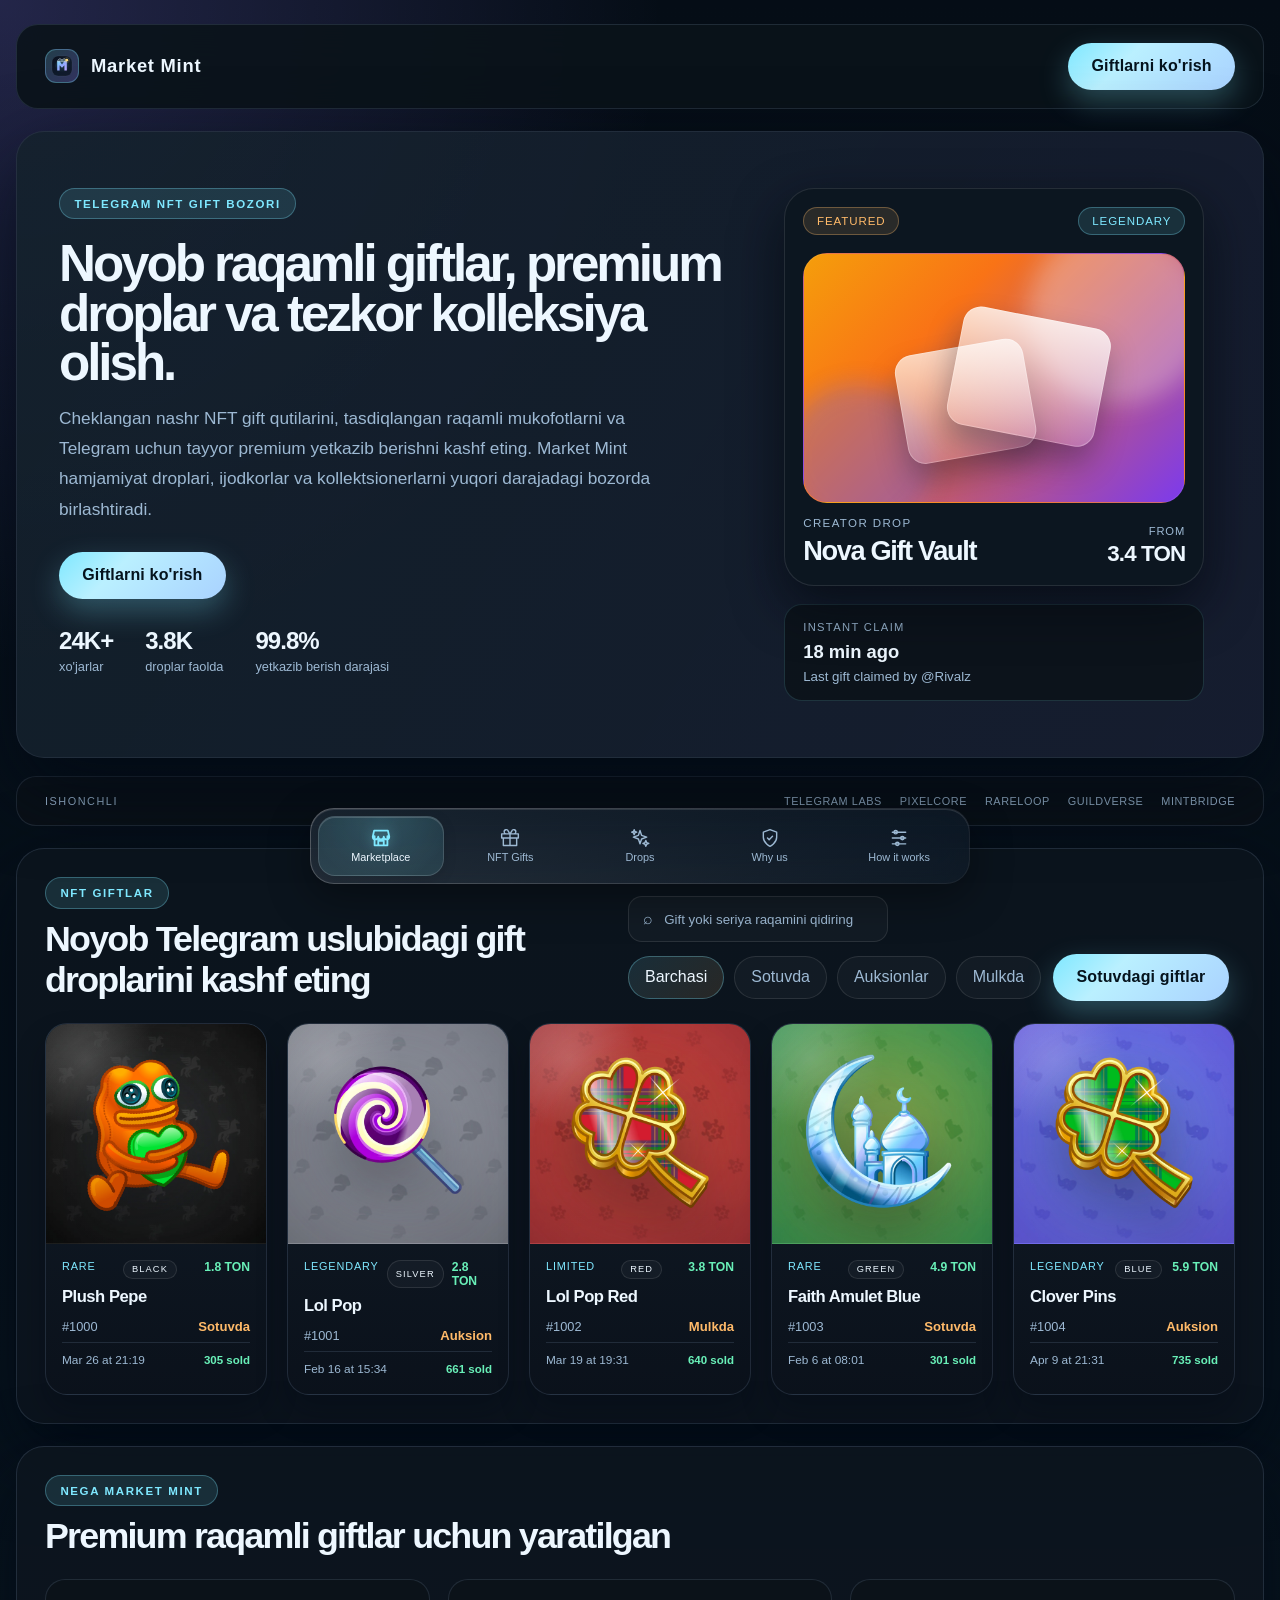
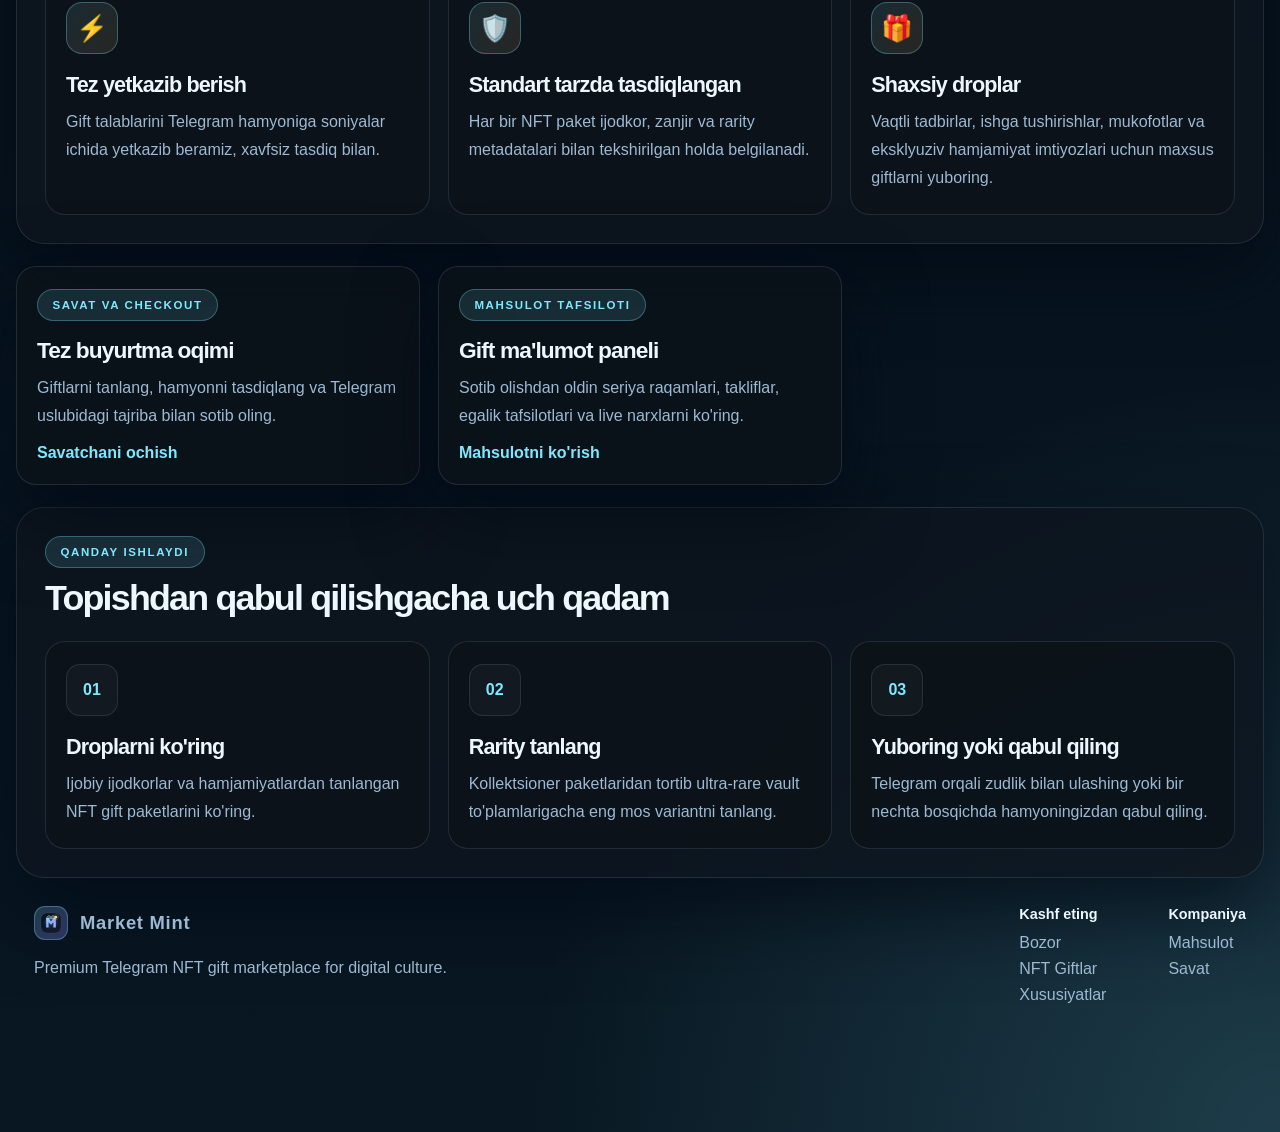
==== index.html @ e6f118f3 "dddd" ====
<!DOCTYPE html>
<html lang="uz">
  <head>
    <meta charset="UTF-8" />
    <meta name="viewport" content="width=device-width, initial-scale=1.0" />
    <title>Market Mint — Premium NFT Gift Marketplace</title>
    <meta
      name="description"
      content="Market Mint is a premium NFT gift marketplace for Telegram communities, digital collectibles, and rare gift drops."
    />
    <link rel="icon" type="image/svg+xml" href="img/logo.svg" />
    <link rel="shortcut icon" href="img/logo.svg" type="image/svg+xml" />
    <link rel="stylesheet" href="css/style.css" />
  </head>
  <body>
    <div class="site-loader" data-site-loader role="status" aria-live="polite">
      <div class="site-loader-mark" aria-hidden="true">
        <span class="site-loader-ring"></span>
        <img src="img/logo.svg" alt="" />
      </div>
      <div class="site-loader-caption">
        <span>Yuklanmoqda</span>
        <span class="site-loader-dots" aria-hidden="true"><span></span><span></span><span></span></span>
      </div>
    </div>
    <div class="page-shell">
      <header class="topbar">
        <div class="brand-wrap">
          <div class="brand-mark">
            <img src="img/logo.svg" alt="Market Mint logo" />
          </div>
          <span class="brand-name">Market Mint</span>
        </div>

        <div class="topbar-actions">
          <a class="button button-primary" href="#nft-gifts">Giftlarni ko'rish</a>
        </div>
      </header>

      <nav class="main-nav" aria-label="Main navigation" style="--active-index: 0">
        <span class="nav-indicator" aria-hidden="true"></span>
        <a href="#marketplace" data-i18n="marketplace" aria-current="location">
          <svg viewBox="0 0 24 24" aria-hidden="true" focusable="false"><path d="M3 10.5 4.5 4h15L21 10.5M5 10v10h14V10M3 10.5a3 3 0 0 0 6 0 3 3 0 0 0 6 0 3 3 0 0 0 6 0M9 20v-5h6v5" /></svg>
          <span class="nav-label">Marketplace</span>
        </a>
        <a href="#nft-gifts" data-i18n="nftGifts">
          <svg viewBox="0 0 24 24" aria-hidden="true" focusable="false"><path d="M20 12v9H4v-9M2 7h20v5H2zM12 7v14M12 7H7.5a2.5 2.5 0 1 1 2.4-3.2C10.6 5.2 12 7 12 7Zm0 0h4.5a2.5 2.5 0 1 0-2.4-3.2C13.4 5.2 12 7 12 7Z" /></svg>
          <span class="nav-label">NFT Gifts</span>
        </a>
        <a href="#catalog" data-i18n="drops">
          <svg viewBox="0 0 24 24" aria-hidden="true" focusable="false"><path d="m12 3 1.9 5.8L20 11l-6.1 2.2L12 19l-1.9-5.8L4 11l6.1-2.2L12 3ZM19 15l1 2.5 2.5 1-2.5 1L19 22l-1-2.5-2.5-1 2.5-1 1-2.5ZM5 2l.8 2.2L8 5l-2.2.8L5 8l-.8-2.2L2 5l2.2-.8L5 2Z" /></svg>
          <span class="nav-label">Drops</span>
        </a>
        <a href="#features" data-i18n="whyUs">
          <svg viewBox="0 0 24 24" aria-hidden="true" focusable="false"><path d="M12 22s8-4 8-11V5l-8-3-8 3v6c0 7 8 11 8 11Z"/><path d="m9 12 2 2 4-4" /></svg>
          <span class="nav-label">Why us</span>
        </a>
        <a href="#how-it-works" data-i18n="howItWorks">
          <svg viewBox="0 0 24 24" aria-hidden="true" focusable="false"><path d="M4 5h16M4 12h16M4 19h16"/><circle cx="8" cy="5" r="2"/><circle cx="16" cy="12" r="2"/><circle cx="10" cy="19" r="2" /></svg>
          <span class="nav-label">How it works</span>
        </a>
      </nav>

      <main>
        <section id="marketplace" class="hero section-shell">
          <div class="hero-copy">
            <span class="eyebrow">Telegram NFT Gift bozori</span>
            <h1 data-i18n="heroTitle">Noyob raqamli giftlar, premium droplar va tezkor kolleksiya olish.</h1>
            <p class="hero-text" data-i18n="heroText">
              Cheklangan nashr NFT gift qutilarini, tasdiqlangan raqamli mukofotlarni va Telegram uchun tayyor premium yetkazib berishni kashf eting.
              Market Mint hamjamiyat droplari, ijodkorlar va kollektsionerlarni yuqori darajadagi bozorda birlashtiradi.
            </p>

            <div class="cta-row">
              <a class="button button-primary" href="#nft-gifts" data-i18n="exploreGifts">Giftlarni ko'rish</a>
            </div>

            <ul class="hero-stats">
              <li>
                <strong>24K+</strong>
                <span>xo'jarlar</span>
              </li>
              <li>
                <strong>3.8K</strong>
                <span>droplar faolda</span>
              </li>
              <li>
                <strong>99.8%</strong>
                <span>yetkazib berish darajasi</span>
              </li>
            </ul>
          </div>

          <div class="hero-showcase" aria-label="Featured gift preview">
            <div class="showcase-card glow-card main-card">
              <div class="card-topline">
                <span class="badge">Featured</span>
                <span class="rarity">Legendary</span>
              </div>

              <div class="showcase-art art-amber">
                <div class="orb orb-one"></div>
                <div class="orb orb-two"></div>
                <div class="gift-frame">
                  <div class="gift-box box-one"></div>
                  <div class="gift-box box-two"></div>
                </div>
              </div>

              <div class="showcase-body">
                <div>
                  <p class="mini-label">Creator drop</p>
                  <h3>Nova Gift Vault</h3>
                </div>
                <div class="price-block">
                  <span>from</span>
                  <strong>3.4 TON</strong>
                </div>
              </div>
            </div>

            <div class="mini-panel small-panel">
              <span class="tiny-label">Instant claim</span>
              <strong>18 min ago</strong>
              <small>Last gift claimed by @Rivalz</small>
            </div>
          </div>
        </section>

        <section class="brand-strip">
          <span>ISHONCHLI</span>
          <div class="brand-list">
            <span>Telegram Labs</span>
            <span>PixelCore</span>
            <span>RareLoop</span>
            <span>GuildVerse</span>
            <span>MintBridge</span>
          </div>
        </section>

        <section id="nft-gifts" class="market-mint-gifts section-shell">
          <div class="market-mint-header">
            <div>
              <span class="eyebrow" data-i18n="nftGifts">NFT Giftlar</span>
              <h2>Noyob Telegram uslubidagi gift droplarini kashf eting</h2>
            </div>

            <div class="gift-toolbar">
              <div class="search-box">
                <span aria-hidden="true">⌕</span>
                <input id="gift-search" type="text" data-i18n-placeholder="searchPlaceholder" placeholder="Gift yoki seriya raqamini qidiring" />
              </div>

              <div class="filter-group" aria-label="Catalog filters">
                <button class="filter-btn active" data-filter="all">Barchasi</button>
                <button class="filter-btn" data-filter="available">Sotuvda</button>
                <button class="filter-btn" data-filter="auction">Auksionlar</button>
                <button class="filter-btn" data-filter="owned">Mulkda</button>
              </div>

              <a class="button button-primary" href="#nft-gifts">Sotuvdagi giftlar</a>
            </div>
          </div>

          <div class="catalog-grid" id="catalog"></div>

        </section>

        <section id="features" class="features section-shell">
          <div class="section-heading left-heading">
            <div>
              <span class="eyebrow">Nega Market Mint</span>
              <h2>Premium raqamli giftlar uchun yaratilgan</h2>
            </div>
          </div>

          <div class="feature-grid">
            <article class="feature-card">
              <div class="icon-wrap">⚡</div>
              <h3>Tez yetkazib berish</h3>
              <p>Gift talablarini Telegram hamyoniga soniyalar ichida yetkazib beramiz, xavfsiz tasdiq bilan.</p>
            </article>

            <article class="feature-card">
              <div class="icon-wrap">🛡️</div>
              <h3>Standart tarzda tasdiqlangan</h3>
              <p>Har bir NFT paket ijodkor, zanjir va rarity metadatalari bilan tekshirilgan holda belgilanadi.</p>
            </article>

            <article class="feature-card">
              <div class="icon-wrap">🎁</div>
              <h3>Shaxsiy droplar</h3>
              <p>Vaqtli tadbirlar, ishga tushirishlar, mukofotlar va eksklyuziv hamjamiyat imtiyozlari uchun maxsus giftlarni yuboring.</p>
            </article>
          </div>
        </section>

        <section class="market-utility-grid">
          <article class="utility-card section-shell">
            <span class="eyebrow">Savat va checkout</span>
            <h3>Tez buyurtma oqimi</h3>
            <p>Giftlarni tanlang, hamyonni tasdiqlang va Telegram uslubidagi tajriba bilan sotib oling.</p>
            <a href="cart.html" class="mini-link">Savatchani ochish</a>
          </article>

          <article class="utility-card section-shell">
            <span class="eyebrow">Mahsulot tafsiloti</span>
            <h3>Gift ma'lumot paneli</h3>
            <p>Sotib olishdan oldin seriya raqamlari, takliflar, egalik tafsilotlari va live narxlarni ko'ring.</p>
            <a href="product.html" class="mini-link">Mahsulotni ko'rish</a>
          </article>

        </section>

        <section id="how-it-works" class="steps section-shell">
          <div class="section-heading left-heading">
            <div>
              <span class="eyebrow">Qanday ishlaydi</span>
              <h2>Topishdan qabul qilishgacha uch qadam</h2>
            </div>
          </div>

          <div class="steps-grid">
            <article class="step-card">
              <span class="step-index">01</span>
              <h3>Droplarni ko'ring</h3>
              <p>Ijobiy ijodkorlar va hamjamiyatlardan tanlangan NFT gift paketlarini ko'ring.</p>
            </article>

            <article class="step-card">
              <span class="step-index">02</span>
              <h3>Rarity tanlang</h3>
              <p>Kollektsioner paketlaridan tortib ultra-rare vault to'plamlarigacha eng mos variantni tanlang.</p>
            </article>

            <article class="step-card">
              <span class="step-index">03</span>
              <h3>Yuboring yoki qabul qiling</h3>
              <p>Telegram orqali zudlik bilan ulashing yoki bir nechta bosqichda hamyoningizdan qabul qiling.</p>
            </article>
          </div>
        </section>

      </main>

      <footer class="site-footer">
        <div class="footer-brand">
          <div class="brand-wrap small-brand">
            <div class="brand-mark">
              <img src="img/logo.svg" alt="Market Mint logo" loading="lazy" decoding="async" />
            </div>
            <span class="brand-name">Market Mint</span>
          </div>
          <p>Premium Telegram NFT gift marketplace for digital culture.</p>
        </div>

        <div class="footer-links">
          <div>
            <h4>Kashf eting</h4>
            <a href="#marketplace">Bozor</a>
            <a href="#nft-gifts">NFT Giftlar</a>
            <a href="#features">Xususiyatlar</a>
          </div>

          <div>
            <h4>Kompaniya</h4>
            <a href="product.html">Mahsulot</a>
            <a href="cart.html">Savat</a>
          </div>
        </div>
      </footer>
    </div>

    <div class="modal-overlay detail-modal" id="gift-detail-modal" aria-hidden="true">
      <div class="modal-card gift-detail-card">
        <button class="close-modal" aria-label="Yopish">×</button>
        <div class="gift-detail-shell">
          <div class="gift-detail-art" id="gift-detail-art">
            <div class="gift-detail-glow"></div>
            <img id="gift-detail-image" src="" alt="Gift preview" />
          </div>

          <div class="gift-detail-copy">
            <span class="eyebrow" id="gift-detail-rarity">Rare</span>
            <h3 id="gift-detail-name">Gift name</h3>
            <div class="detail-meta-grid">
              <div>
                <span class="detail-label">Narx</span>
                <strong id="gift-detail-price">0 TON</strong>
              </div>
              <div>
                <span class="detail-label">Seriya</span>
                <strong id="gift-detail-serial">#0000</strong>
              </div>
              <div>
                <span class="detail-label">Status</span>
                <strong id="gift-detail-status">Sotuvda</strong>
              </div>
              <div>
                <span class="detail-label">Backdrop</span>
                <strong id="gift-detail-backdrop">Black</strong>
              </div>
            </div>

            <p id="gift-detail-description">
              Premium NFT gift to'plami, cheklangan diva zaxira va digital kolleksiya elementlari bilan.
            </p>

            <div class="gift-detail-actions">
              <a id="gift-buy-link" class="button button-primary" href="https://t.me/habibullayev_28" target="_blank" rel="noopener noreferrer">Sotib olish</a>
            </div>
          </div>
        </div>
      </div>
    </div>

    <script src="js/main.js"></script>
    <script src="js/site-loader.js"></script>
  </body>
</html>
---- css/style.css ----
:root {
  color-scheme: dark;
  --bg: #071320;
  --bg-soft: #0d1d2b;
  --panel: rgba(13, 22, 33, 0.9);
  --panel-strong: rgba(17, 28, 40, 0.98);
  --panel-alt: rgba(24, 39, 53, 0.95);
  --line: rgba(174, 207, 255, 0.13);
  --text: #edf7ff;
  --muted: #9db9d3;
  --primary: #7fe8ff;
  --primary-2: #8f7dff;
  --accent: #ffba69;
  --success: #69f0b8;
  --shadow: 0 30px 80px rgba(2, 9, 20, 0.7);
  --page-background: radial-gradient(circle at top left, rgba(143, 125, 255, 0.22), transparent 22%), radial-gradient(circle at bottom right, rgba(127, 232, 255, 0.18), transparent 25%), linear-gradient(180deg, #050d16 0%, #081722 100%);
  --surface-background: rgba(14, 22, 31, 0.85);
  --topbar-background: rgba(11, 19, 26, 0.9);
  --card-background: linear-gradient(180deg, rgba(18, 29, 40, 0.96), rgba(11, 18, 27, 0.96));
  --inset-background: rgba(11, 19, 25, 0.82);
  --raised-background: rgba(13, 22, 33, 0.96);
  --control-background: rgba(255, 255, 255, 0.03);
  --control-border: rgba(255, 255, 255, 0.1);
  --glass-background: linear-gradient(rgba(7, 19, 32, 0.78), rgba(7, 19, 32, 0.62));
  --glass-border: rgba(255, 255, 255, 0.24);
  --nav-highlight: rgba(127, 232, 255, 0.12);
  --hero-overlay: linear-gradient(120deg, rgba(127, 232, 255, 0.05), rgba(143, 125, 255, 0.08));
  --brand-mark-background: linear-gradient(135deg, rgba(127, 232, 255, 0.2), rgba(143, 125, 255, 0.3));
  --primary-soft: rgba(127, 232, 255, 0.12);
  --primary-border: rgba(127, 232, 255, 0.3);
  --primary-glow: rgba(127, 232, 255, 0.28);
  --accent-soft: rgba(255, 186, 105, 0.12);
  --button-start: #7fe8ff;
  --button-middle: #baf0ff;
  --button-end: #a9d2ff;
  --button-text: #05131d;
  --button-shadow: 0 12px 30px rgba(127, 232, 255, 0.28);
  --product-visual-background: radial-gradient(circle at top, rgba(143, 125, 255, 0.28), transparent 36%), #0c1724;
  --product-box-background: linear-gradient(135deg, #7fe8ff, #8f7dff);
  --product-box-shadow: 0 25px 60px rgba(127, 232, 255, 0.22);
  --nav-shadow: 0 14px 42px rgba(0, 0, 0, 0.36), inset 0 1px rgba(255, 255, 255, 0.12);
  --radius-xl: 28px;
  --radius-lg: 22px;
  --radius-md: 16px;
}

* {
  box-sizing: border-box;
}

html {
  font-size: clamp(14px, calc(12.4px + 0.5vw), 16px);
  scroll-behavior: smooth;
  scroll-padding-top: 110px;
}

body {
  margin: 0;
  min-height: 100vh;
  font-family: Inter, "Segoe UI", sans-serif;
  background: var(--page-background);
  color: var(--text);
}

.site-loader {
  position: fixed;
  inset: 0;
  z-index: 1000;
  display: grid;
  align-content: center;
  justify-items: center;
  gap: 16px;
  background: var(--page-background);
  color: var(--text);
  transition: opacity 0.28s ease, visibility 0s linear 0.28s;
}

.site-loader.is-hidden {
  opacity: 0;
  visibility: hidden;
  pointer-events: none;
}

.site-loader-mark {
  position: relative;
  display: grid;
  width: 72px;
  aspect-ratio: 1;
  place-items: center;
}

.site-loader-ring {
  position: absolute;
  inset: 0;
  border: 2px solid var(--line);
  border-top-color: var(--primary);
  border-right-color: var(--accent);
  border-radius: 50%;
  animation: site-loader-spin 0.9s linear infinite;
}

.site-loader-mark img {
  width: 34px;
  height: 34px;
}

.site-loader-caption {
  display: flex;
  align-items: center;
  gap: 5px;
  color: var(--muted);
  font-size: 0.85rem;
  font-weight: 600;
}

.site-loader-dots {
  display: inline-flex;
  align-items: center;
  gap: 3px;
}

.site-loader-dots span {
  width: 3px;
  height: 3px;
  border-radius: 50%;
  background: var(--primary);
  animation: site-loader-pulse 1s ease-in-out infinite;
}

.site-loader-dots span:nth-child(2) {
  animation-delay: 0.15s;
}

.site-loader-dots span:nth-child(3) {
  animation-delay: 0.3s;
}

@keyframes site-loader-spin {
  to { transform: rotate(1turn); }
}

@keyframes site-loader-pulse {
  0%, 80%, 100% { opacity: 0.25; transform: scale(0.8); }
  40% { opacity: 1; transform: scale(1); }
}

body.modal-open {
  position: fixed;
  top: var(--modal-scroll-top);
  right: 0;
  left: 0;
  width: 100%;
  overflow: hidden;
  padding-right: var(--modal-scrollbar-width, 0px);
}

img {
  max-width: 100%;
  display: block;
}

a {
  color: inherit;
  text-decoration: none;
}

button {
  font: inherit;
}

.page-shell {
  width: min(1380px, calc(100% - 32px));
  margin: 24px auto 48px;
}

section[id],
.section-shell {
  scroll-margin-top: 110px;
}

.section-shell {
  background: var(--surface-background);
  border: 1px solid var(--line);
  border-radius: var(--radius-xl);
  box-shadow: var(--shadow);
}

.topbar {
  display: flex;
  align-items: center;
  justify-content: space-between;
  gap: 20px;
  padding: 18px 28px;
  background: var(--topbar-background);
  border: 1px solid var(--line);
  border-radius: 22px;
  backdrop-filter: blur(18px);
}

.brand-wrap {
  display: inline-flex;
  align-items: center;
  gap: 12px;
}

.brand-mark {
  width: 34px;
  height: 34px;
  border-radius: 11px;
  display: grid;
  place-items: center;
  background: var(--brand-mark-background);
  border: 1px solid var(--primary-border);
}

.brand-mark img {
  width: 22px;
  height: 22px;
}

.brand-name {
  font-size: 1.15rem;
  font-weight: 800;
  letter-spacing: 0.04em;
}

.main-nav {
  --active-index: 0;
  --indicator-index: var(--active-index);
  position: fixed;
  z-index: 20;
  left: 50%;
  bottom: calc(16px + env(safe-area-inset-bottom));
  display: grid;
  grid-template-columns: repeat(5, minmax(0, 1fr));
  gap: 4px;
  width: min(660px, calc(100vw - 24px));
  padding: 7px;
  border: 1px solid transparent;
  border-radius: 24px;
  background:
    var(--glass-background) padding-box,
    linear-gradient(135deg, rgba(255, 255, 255, 0.32), rgba(255, 255, 255, 0.08)) border-box;
  box-shadow: var(--nav-shadow);
  backdrop-filter: blur(20px) saturate(1.35);
  -webkit-backdrop-filter: blur(20px) saturate(1.35);
  transform: translateX(-50%);
  isolation: isolate;
}

.main-nav a {
  position: relative;
  z-index: 1;
  display: flex;
  min-width: 0;
  flex-direction: column;
  align-items: center;
  justify-content: center;
  gap: 3px;
  min-height: 60px;
  padding: 5px 4px;
  border-radius: 17px;
  color: var(--muted);
  font-size: 0.68rem;
  line-height: 1.15;
  text-align: center;
  transition: color 0.2s ease;
}

.nav-indicator {
  position: absolute;
  z-index: 0;
  top: 7px;
  bottom: 7px;
  left: 7px;
  width: calc((100% - 30px) / 5);
  border: 1px solid rgba(255, 255, 255, 0.14);
  border-radius: 17px;
  background: radial-gradient(ellipse at 50% 0%, var(--primary-soft), transparent 80%), var(--nav-highlight);
  box-shadow: inset 0 1px rgba(255, 255, 255, 0.16), 0 3px 14px rgba(0, 0, 0, 0.12);
  transform: translateX(calc(var(--indicator-index) * (100% + 4px)));
  transition: transform 0.48s cubic-bezier(0.22, 1, 0.36, 1), border-radius 0.32s ease, filter 0.32s ease;
  pointer-events: none;
}

.main-nav a:hover,
.main-nav a:focus-visible {
  color: var(--text);
}

.main-nav a:focus-visible {
  outline: 2px solid var(--primary);
  outline-offset: 2px;
}

.main-nav a svg {
  width: 20px;
  height: 20px;
  flex: 0 0 auto;
  fill: none;
  stroke: currentColor;
  stroke-width: 1.7;
  stroke-linecap: round;
  stroke-linejoin: round;
  transition: transform 0.32s cubic-bezier(0.22, 1, 0.36, 1), stroke 0.2s ease, filter 0.2s ease;
}

.main-nav a[aria-current="location"] {
  color: var(--text);
}

.main-nav a[aria-current="location"] svg {
  stroke: var(--primary);
  stroke-width: 2;
  filter: drop-shadow(0 0 6px rgba(127, 232, 255, 0.38));
  transform: scale(1.1);
}

.main-nav a:hover svg,
.main-nav a:focus-visible svg,
.main-nav a:active svg {
  transform: scale(1.12);
}

.main-nav.nav-hovering .nav-indicator {
  border-radius: 20px 14px 18px 15px;
  filter: brightness(1.18);
}

body:has(.main-nav) .page-shell {
  margin-bottom: 112px;
}

.topbar-actions {
  display: flex;
  align-items: center;
  gap: 12px;
}

@keyframes button-shine {
  0% {
    opacity: 0;
    transform: translateX(-150%) skewX(-18deg);
  }
  18% {
    opacity: 0.8;
  }
  100% {
    opacity: 0;
    transform: translateX(150%) skewX(-18deg);
  }
}

.button,
.filter-btn,
.view-all-btn,
.wallet-option,
.lang-toggle,
.close-modal {
  position: relative;
  overflow: hidden;
  isolation: isolate;
  transition: transform 0.2s ease, box-shadow 0.2s ease, border-color 0.2s ease, background 0.25s ease;
}

.button::before,
.filter-btn::before,
.view-all-btn::before,
.wallet-option::before,
.lang-toggle::before,
.close-modal::before {
  content: "";
  position: absolute;
  inset: -18% -20% -18% -20%;
  background: linear-gradient(120deg, transparent 18%, rgba(255,255,255,0.18) 42%, rgba(255,255,255,0.7) 48%, rgba(255,255,255,0.14) 54%, transparent 72%);
  transform: translateX(-150%) skewX(-18deg);
  opacity: 0;
  pointer-events: none;
  z-index: 0;
}

.button:hover,
.filter-btn:hover,
.view-all-btn:hover,
.wallet-option:hover,
.lang-toggle:hover,
.close-modal:hover {
  transform: translateY(-1px);
}

.button:hover::before,
.filter-btn:hover::before,
.view-all-btn:hover::before,
.wallet-option:hover::before,
.lang-toggle:hover::before,
.close-modal:hover::before {
  animation: button-shine 2s cubic-bezier(0.18, 0.8, 0.2, 1) 1;
}

.button {
  border: none;
  border-radius: 999px;
  padding: 0.9rem 1.45rem;
  font-weight: 700;
  letter-spacing: 0.01em;
  cursor: pointer;
}

.button-primary {
  color: var(--button-text);
  background: linear-gradient(135deg, var(--button-start) 0%, var(--button-middle) 35%, var(--button-end) 100%);
  box-shadow: var(--button-shadow);
}

.button-secondary,
.button-ghost {
  background: var(--control-background);
  border: 1px solid var(--control-border);
  color: var(--text);
}

.hero {
  display: grid;
  grid-template-columns: 1.2fr 0.8fr;
  gap: 28px;
  padding: 56px 42px;
  margin-top: 22px;
  position: relative;
  overflow: hidden;
}

.hero::before {
  content: "";
  position: absolute;
  inset: 0;
  background: var(--hero-overlay);
  pointer-events: none;
}

.hero-copy,
.hero-showcase {
  position: relative;
  z-index: 1;
}

.eyebrow {
  display: inline-flex;
  align-items: center;
  padding: 0.55rem 0.9rem;
  border-radius: 999px;
  font-size: 0.72rem;
  font-weight: 700;
  letter-spacing: 0.14em;
  text-transform: uppercase;
  background: var(--primary-soft);
  border: 1px solid var(--primary-border);
  color: var(--primary);
}

.hero h1 {
  margin: 20px 0 16px;
  font-size: clamp(2.8rem, 4vw, 5rem);
  line-height: 0.96;
  letter-spacing: -0.06em;
  max-width: 680px;
}

.hero-text {
  margin: 0;
  max-width: 640px;
  color: var(--muted);
  font-size: 1.08rem;
  line-height: 1.75;
}

.cta-row {
  display: flex;
  align-items: center;
  gap: 14px;
  margin-top: 28px;
}

.hero-stats {
  list-style: none;
  padding: 0;
  margin: 28px 0 0;
  display: flex;
  gap: 32px;
  flex-wrap: wrap;
}

.hero-stats li {
  display: flex;
  flex-direction: column;
  gap: 4px;
}

.hero-stats strong {
  font-size: 1.5rem;
  letter-spacing: -0.04em;
}

.hero-stats span {
  color: var(--muted);
  font-size: 0.8rem;
}

.hero-showcase {
  display: flex;
  flex-direction: column;
  justify-content: center;
  align-items: center;
  gap: 18px;
}

.glow-card {
  position: relative;
  width: min(100%, 420px);
  background: var(--raised-background);
  border: 1px solid rgba(255, 255, 255, 0.1);
  border-radius: 30px;
  padding: 18px;
  box-shadow: 0 20px 50px rgba(4, 10, 18, 0.75);
}

.card-topline,
.showcase-body {
  display: flex;
  align-items: center;
  justify-content: space-between;
  gap: 10px;
}

.badge,
.rarity {
  display: inline-flex;
  align-items: center;
  justify-content: center;
  border-radius: 999px;
  padding: 0.45rem 0.8rem;
  font-size: 0.72rem;
  letter-spacing: 0.08em;
  text-transform: uppercase;
}

.badge {
  background: var(--accent-soft);
  border: 1px solid color-mix(in srgb, var(--accent) 32%, transparent);
  color: var(--accent);
}

.rarity {
  background: var(--primary-soft);
  border: 1px solid var(--primary-border);
  color: var(--primary);
}

.showcase-art {
  position: relative;
  min-height: 250px;
  margin: 18px 0 14px;
  border-radius: 24px;
  overflow: hidden;
  border: 1px solid rgba(255, 255, 255, 0.08);
}

.art-amber {
  background: linear-gradient(135deg, #f59e0b 0%, #f97316 32%, #7c3aed 100%);
}

.orb {
  position: absolute;
  border-radius: 50%;
  filter: blur(12px);
  opacity: 0.95;
}

.orb-one {
  width: 180px;
  height: 180px;
  background: rgba(255, 255, 255, 0.3);
  top: -30px;
  right: -24px;
}

.orb-two {
  width: 150px;
  height: 150px;
  background: rgba(99, 102, 241, 0.35);
  bottom: -32px;
  left: -20px;
}

.gift-frame {
  position: absolute;
  inset: 0;
  display: grid;
  place-items: center;
}

.gift-box {
  position: absolute;
  border-radius: 18px;
  box-shadow: inset 0 0 0 1px rgba(255,255,255,0.24), 0 18px 30px rgba(15, 23, 42, 0.35);
}

.box-one {
  width: 130px;
  height: 110px;
  background: linear-gradient(180deg, rgba(255,255,255,0.7), rgba(255,255,255,0.18));
  transform: rotate(-10deg) translate(-32px, 18px);
}

.box-two {
  width: 150px;
  height: 120px;
  background: linear-gradient(180deg, rgba(255,255,255,0.8), rgba(255,255,255,0.2));
  transform: rotate(11deg) translate(34px, -8px);
}

.showcase-body {
  align-items: end;
}

.mini-label {
  margin: 0 0 6px;
  color: var(--muted);
  font-size: 0.72rem;
  text-transform: uppercase;
  letter-spacing: 0.12em;
}

.showcase-body h3 {
  margin: 0;
  font-size: 1.7rem;
  letter-spacing: -0.05em;
}

.price-block {
  text-align: right;
}

.price-block span {
  display: block;
  color: var(--muted);
  font-size: 0.7rem;
  letter-spacing: 0.08em;
  text-transform: uppercase;
}

.price-block strong {
  display: block;
  margin-top: 4px;
  font-size: 1.4rem;
  letter-spacing: -0.04em;
}

.mini-panel {
  display: flex;
  flex-direction: column;
  align-items: flex-start;
  width: min(100%, 420px);
  padding: 16px 18px;
  background: var(--inset-background);
  border: 1px solid rgba(127, 232, 255, 0.15);
  border-radius: 18px;
}

.tiny-label {
  font-size: 0.7rem;
  color: var(--muted);
  text-transform: uppercase;
  letter-spacing: 0.12em;
}

.mini-panel strong {
  margin-top: 8px;
  font-size: 1.15rem;
}

.mini-panel small {
  margin-top: 6px;
  color: var(--muted);
}

.brand-strip {
  display: flex;
  align-items: center;
  justify-content: space-between;
  gap: 25px;
  padding: 18px 28px;
  margin-top: 18px;
  border-radius: 20px;
  background: var(--inset-background);
  border: 1px solid var(--line);
  color: var(--muted);
  text-transform: uppercase;
  letter-spacing: 0.14em;
  font-size: 0.68rem;
}

.brand-list {
  display: flex;
  flex-wrap: wrap;
  justify-content: flex-end;
  gap: 18px;
  color: var(--muted);
  letter-spacing: 0.05em;
}

.catalog-section {
  padding: 28px 28px 18px;
  margin-top: 22px;
}

.section-heading {
  display: flex;
  align-items: end;
  justify-content: space-between;
  gap: 18px;
  margin-bottom: 22px;
}

.left-heading {
  justify-content: flex-start;
}

.section-heading h2 {
  margin: 10px 0 0;
  font-size: clamp(2rem, 2.8vw, 3rem);
  letter-spacing: -0.05em;
}

.filter-group {
  display: flex;
  align-items: center;
  gap: 10px;
  flex-wrap: wrap;
}

.filter-btn {
  padding: 0.7rem 1rem;
  border-radius: 999px;
  border: 1px solid var(--control-border);
  background: var(--control-background);
  color: var(--muted);
  cursor: pointer;
  transition: all 0.2s ease;
}

.filter-btn.active {
  background: linear-gradient(135deg, var(--primary-soft), var(--accent-soft));
  border-color: var(--primary-border);
  color: var(--text);
}

.catalog-grid {
  display: grid;
  grid-template-columns: repeat(5, minmax(190px, 1fr));
  gap: 20px;
}

.card {
  background: var(--card-background);
  border: 1px solid var(--line);
  border-radius: 22px;
  overflow: hidden;
  box-shadow: 0 18px 30px rgba(2, 8, 16, 0.3);
  transition: transform 0.2s ease, border-color 0.2s ease;
}

.card:hover {
  transform: translateY(-4px);
  border-color: var(--primary-border);
}

.gift-card {
  position: relative;
  background: var(--card-background);
  cursor: pointer;
  transition: transform 0.35s ease, box-shadow 0.35s ease, border-color 0.35s ease;
}

.gift-card:hover {
  transform: translateY(-6px);
  box-shadow: 0 26px 40px rgba(2, 8, 16, 0.42);
  border-color: var(--primary-border);
}

.gift-art-panel {
  position: relative;
  height: 220px;
  display: grid;
  place-items: center;
  overflow: hidden;
  border-bottom: 1px solid rgba(255,255,255,0.06);
  background-color: #2f2f59;
  background-size: cover;
  background-position: center;
  transition: transform 0.35s ease, box-shadow 0.35s ease, filter 0.5s ease;
}

.gift-art-panel::before {
  content: "";
  position: absolute;
  inset: -20% -10% auto -10%;
  height: 130%;
  background: linear-gradient(180deg, rgba(168, 220, 255, 0.2), rgba(138, 174, 255, 0.08), rgba(255,255,255,0));
  filter: blur(22px);
  opacity: 0;
  transform: translateY(18px) scale(0.92);
  pointer-events: none;
}

.gift-art-panel::after {
  content: "";
  position: absolute;
  inset: 0;
  background: linear-gradient(120deg, transparent 20%, rgba(255,255,255,0.18) 42%, rgba(255,255,255,0.62) 48%, rgba(255,255,255,0.12) 54%, transparent 70%);
  transform: translateX(-120%) skewX(-18deg);
  opacity: 0;
  pointer-events: none;
}

@keyframes gift-shine {
  0% {
    opacity: 0;
    transform: translateX(-150%) skewX(-18deg);
  }
  18% {
    opacity: 0.9;
  }
  100% {
    opacity: 0;
    transform: translateX(150%) skewX(-18deg);
  }
}

.gift-art-pattern {
  position: absolute;
  inset: 0;
  background:
    linear-gradient(135deg, rgba(255,255,255,0.10), transparent 26%),
    radial-gradient(circle at 18% 16%, rgba(255,255,255,0.18), transparent 28%),
    linear-gradient(180deg, rgba(0,0,0,0.05), rgba(0,0,0,0.12));
  pointer-events: none;
}

.gift-art-panel .gift-art-pattern {
  transition: transform 0.7s ease, opacity 0.5s ease;
}

.gift-card-image {
  position: relative;
  z-index: 1;
  width: 72%;
  height: 72%;
  object-fit: contain;
  transform-origin: center;
  filter: drop-shadow(0 28px 30px rgba(2, 5, 12, 0.32));
  transition: transform 0.8s cubic-bezier(0.18, 0.8, 0.25, 1), filter 0.45s ease, opacity 0.45s ease;
}

.gift-art-panel:hover {
  filter: brightness(1.08) saturate(1.2);
  box-shadow: inset 0 0 30px rgba(127, 232, 255, 0.14), 0 24px 40px rgba(65, 120, 255, 0.12);
}

.gift-art-panel:hover::before {
  opacity: 1;
  transform: translateY(0) scale(1);
}

.gift-art-panel:hover::after {
  animation: gift-shine 1.6s cubic-bezier(0.18, 0.8, 0.2, 1) 1;
}

.gift-art-panel:hover .gift-art-pattern {
  transform: scale(1.08);
  opacity: 0.9;
}

.gift-art-panel:hover .gift-card-image {
  transform: scale(1.18) rotate(-2deg) translateY(-8px);
  filter: drop-shadow(0 38px 42px rgba(8, 15, 28, 0.5)) saturate(1.15);
}

.art {
  position: relative;
  height: 200px;
  overflow: hidden;
  border-bottom: 1px solid rgba(255,255,255,0.06);
}

.art::before {
  content: "";
  position: absolute;
  inset: 0;
  background:
    radial-gradient(circle at 20% 30%, rgba(255,255,255,0.2), transparent 11%),
    radial-gradient(circle at 70% 30%, rgba(255,255,255,0.14), transparent 15%),
    linear-gradient(180deg, rgba(0,0,0,0), rgba(0,0,0,0.12));
}

.art svg {
  position: absolute;
  inset: 0;
  width: 100%;
  height: 100%;
  display: block;
}

.meta {
  padding: 16px 16px 18px;
}

.meta-top {
  display: flex;
  justify-content: space-between;
  gap: 8px;
  margin-bottom: 8px;
}

.meta-rarity {
  font-size: 0.68rem;
  letter-spacing: 0.08em;
  color: var(--primary);
  text-transform: uppercase;
}

.meta-backdrop {
  display: inline-flex;
  align-items: center;
  justify-content: center;
  padding: 0.22rem 0.5rem;
  border-radius: 999px;
  font-size: 0.58rem;
  letter-spacing: 0.12em;
  text-transform: uppercase;
  color: var(--text);
  background: var(--control-background);
  border: 1px solid var(--control-border);
}

.meta-price {
  font-size: 0.76rem;
  color: var(--success);
  font-weight: 700;
}

.auction-status {
  color: var(--accent);
}

.title {
  margin: 0 0 10px;
  font-size: 1.04rem;
  letter-spacing: -0.03em;
}

.meta-bottom {
  display: flex;
  justify-content: space-between;
  align-items: center;
  gap: 12px;
  margin-top: 12px;
}

.gift-card-footer {
  display: flex;
  align-items: center;
  justify-content: space-between;
  gap: 8px;
  margin-top: 8px;
  padding-top: 10px;
  border-top: 1px solid var(--line);
}

.gift-timestamp {
  color: var(--muted);
  font-size: 0.74rem;
}

.gift-badge {
  color: var(--success);
  font-size: 0.72rem;
  font-weight: 700;
}

.date {
  color: var(--muted);
  font-size: 0.8rem;
}

.sold {
  color: var(--accent);
  font-weight: 700;
  font-size: 0.82rem;
  white-space: nowrap;
}

.features,
.steps,
.market-mint-gifts {
  margin-top: 22px;
  padding: 28px;
}

.market-mint-header {
  display: flex;
  align-items: flex-end;
  justify-content: space-between;
  gap: 18px;
  margin-bottom: 22px;
}

.market-mint-header h2 {
  margin: 10px 0 0;
  font-size: clamp(2rem, 2.8vw, 3rem);
  letter-spacing: -0.05em;
}

.gift-toolbar {
  display: flex;
  align-items: center;
  gap: 12px;
  flex-wrap: wrap;
}

.search-box {
  display: flex;
  align-items: center;
  gap: 8px;
  min-width: 260px;
  padding: 0 14px;
  border-radius: 14px;
  background: var(--control-background);
  border: 1px solid var(--control-border);
  color: var(--muted);
}

.search-box input {
  width: 100%;
  padding: 0.9rem 0.2rem;
  background: transparent;
  border: none;
  color: var(--text);
  outline: none;
}

.search-box input::placeholder {
  color: var(--muted);
}

.gift-grid,
.market-utility-grid {
  display: grid;
  gap: 18px;
}

.market-utility-grid {
  grid-template-columns: repeat(3, minmax(0, 1fr));
  margin-top: 22px;
}

.utility-card {
  padding: 22px 20px;
  background: var(--inset-background);
  border: 1px solid var(--line);
  border-radius: 20px;
}

.utility-card h3 {
  margin: 16px 0 10px;
  font-size: 1.42rem;
  letter-spacing: -0.04em;
}

.utility-card p {
  margin: 0 0 14px;
  color: var(--muted);
  line-height: 1.75;
}

.mini-link {
  display: inline-flex;
  color: var(--primary);
  font-weight: 700;
}

.auction-panel {
  margin-top: 26px;
  border-radius: 22px;
  background: var(--inset-background);
  border: 1px solid var(--line);
  overflow: hidden;
}

.panel-header {
  display: flex;
  justify-content: space-between;
  align-items: center;
  padding: 18px 20px;
  border-bottom: 1px solid rgba(255,255,255,0.06);
}

.panel-header h3 {
  margin: 0;
  font-size: 1.25rem;
}

.view-all-btn {
  border: 1px solid var(--control-border);
  background: var(--control-background);
  color: var(--text);
  padding: 0.6rem 0.9rem;
  border-radius: 999px;
  cursor: pointer;
}

.auction-table {
  width: 100%;
  border-collapse: collapse;
}

.auction-table th,
.auction-table td {
  padding: 18px 20px;
  border-bottom: 1px solid rgba(255,255,255,0.05);
  text-align: left;
}

.auction-table tbody tr:hover {
  background: rgba(255,255,255,0.02);
}

.asset-cell {
  display: flex;
  align-items: center;
  gap: 12px;
}

.mini-gift {
  width: 28px;
  height: 28px;
  border-radius: 8px;
  background: linear-gradient(135deg, var(--button-start), var(--button-end));
  box-shadow: inset 0 0 0 1px rgba(255,255,255,0.15);
}

.price-cell {
  display: flex;
  flex-direction: column;
  gap: 2px;
}

.price-cell strong {
  font-size: 0.96rem;
}

.price-cell small {
  color: var(--muted);
}

.time-cell {
  color: var(--primary);
  font-weight: 700;
}

.showcase-banner {
  margin-top: 22px;
  padding: 28px;
}

.feature-grid,
.steps-grid {
  display: grid;
  grid-template-columns: repeat(3, minmax(0, 1fr));
  gap: 18px;
  margin-top: 20px;
}

.feature-card,
.step-card {
  background: var(--inset-background);
  border: 1px solid var(--line);
  border-radius: 20px;
  padding: 22px 20px;
}

.icon-wrap {
  width: 52px;
  height: 52px;
  border-radius: 16px;
  display: grid;
  place-items: center;
  font-size: 1.6rem;
  background: linear-gradient(135deg, var(--primary-soft), var(--accent-soft));
  border: 1px solid var(--primary-border);
}

.feature-card h3,
.step-card h3 {
  margin: 18px 0 10px;
  font-size: 1.35rem;
  letter-spacing: -0.04em;
}

.feature-card p,
.step-card p {
  margin: 0;
  color: var(--muted);
  line-height: 1.75;
}

.step-index {
  display: inline-flex;
  width: 52px;
  height: 52px;
  border-radius: 14px;
  align-items: center;
  justify-content: center;
  background: var(--control-background);
  border: 1px solid var(--control-border);
  font-weight: 800;
  color: var(--primary);
}

.showcase-banner {
  display: grid;
  grid-template-columns: 1.15fr 0.85fr;
  gap: 26px;
  align-items: center;
}

.banner-copy h2 {
  margin: 12px 0 10px;
  font-size: clamp(2rem, 3vw, 3.2rem);
  letter-spacing: -0.05em;
}

.banner-copy p {
  margin: 0 0 22px;
  max-width: 560px;
  color: var(--muted);
  line-height: 1.7;
}

.banner-card {
  min-height: 260px;
  border-radius: 28px;
  background: var(--raised-background);
  border: 1px solid var(--line);
  position: relative;
  overflow: hidden;
}

.vault-art {
  position: absolute;
  inset: 0;
  display: grid;
  place-items: center;
}

.vault-glow {
  position: absolute;
  width: 280px;
  height: 280px;
  border-radius: 50%;
  background: radial-gradient(circle, rgba(127, 232, 255, 0.44), rgba(127, 232, 255, 0.04) 50%, transparent 74%);
}

.vault-box {
  width: 170px;
  height: 170px;
  border-radius: 32px;
  background: linear-gradient(135deg, rgba(138, 92, 246, 0.72), rgba(127, 232, 255, 0.38));
  border: 1px solid rgba(255,255,255,0.15);
  transform: rotate(-12deg);
  box-shadow: 0 25px 50px rgba(109, 92, 255, 0.4);
}

.modal-overlay {
  position: fixed;
  inset: 0;
  display: grid;
  place-items: center;
  background: color-mix(in srgb, var(--bg) 76%, transparent);
  backdrop-filter: blur(6px);
  z-index: 50;
  opacity: 0;
  visibility: hidden;
  transition: opacity 0.28s ease, visibility 0s linear 0.28s;
}

.modal-overlay.active {
  opacity: 1;
  visibility: visible;
  transition-delay: 0s;
}

.modal-card {
  position: relative;
  width: min(460px, calc(100% - 32px));
  padding: 28px 24px 24px;
  background: var(--raised-background);
  border: 1px solid rgba(255,255,255,0.08);
  border-radius: 24px;
  box-shadow: 0 30px 80px rgba(2, 9, 20, 0.75);
  opacity: 0;
  transform: translateY(16px) scale(0.94);
  transition: opacity 0.22s ease, transform 0.28s cubic-bezier(0.2, 0.8, 0.2, 1);
}

.modal-overlay.active .modal-card {
  opacity: 1;
  transform: translateY(0) scale(1);
}

.modal-card h3 {
  margin: 12px 0 8px;
  font-size: 2rem;
  letter-spacing: -0.05em;
}

.modal-card p {
  margin: 0 0 20px;
  color: var(--muted);
  line-height: 1.7;
}

.close-modal {
  position: absolute;
  top: 16px;
  right: 16px;
  width: 32px;
  height: 32px;
  border-radius: 50%;
  border: 1px solid var(--control-border);
  background: var(--control-background);
  color: var(--text);
  font-size: 1.35rem;
  cursor: pointer;
}

.wallet-options {
  display: grid;
  grid-template-columns: 1fr;
  gap: 10px;
  margin-bottom: 18px;
}

.wallet-option {
  border: 1px solid var(--control-border);
  background: var(--control-background);
  color: var(--text);
  padding: 0.9rem 1rem;
  border-radius: 14px;
  text-align: left;
  cursor: pointer;
}

.wallet-option.active {
  background: linear-gradient(135deg, var(--primary-soft), var(--accent-soft));
  border-color: var(--primary-border);
}

.modal-action {
  width: 100%;
  justify-content: center;
}

.detail-modal .modal-card {
  width: min(820px, calc(100% - 32px));
  padding: 24px;
}

@media (prefers-reduced-motion: reduce) {
  .modal-overlay,
  .modal-card,
  .site-loader,
  .site-loader-ring,
  .site-loader-dots span {
    transition-duration: 0.01ms;
    transition-delay: 0s;
    animation-duration: 0.01ms;
  }

  .site-loader {
    transition-duration: 0.01ms;
  }
}

.gift-detail-card {
  background: var(--raised-background);
}

.gift-detail-shell {
  display: grid;
  grid-template-columns: minmax(260px, 1.05fr) minmax(220px, 0.95fr);
  gap: 20px;
  align-items: center;
}

.gift-detail-art {
  position: relative;
  min-height: 340px;
  display: grid;
  place-items: center;
  overflow: hidden;
  border-radius: 26px;
  border: 1px solid rgba(255,255,255,0.08);
  background-size: cover;
  background-position: center;
  background-repeat: no-repeat;
  box-shadow: inset 0 0 30px rgba(255,255,255,0.06);
}

.gift-detail-art::before,
.gift-detail-art::after {
  content: "";
  position: absolute;
  inset: -24% -10%;
  pointer-events: none;
}

.gift-detail-art::before {
  background: linear-gradient(130deg, rgba(160, 225, 255, 0.20), transparent 30%, rgba(255,255,255,0.10) 55%, transparent 78%);
  transform: translateX(-12%) rotate(8deg);
  animation: detailFloat 8s ease-in-out infinite alternate;
}

.gift-detail-art::after {
  inset: 0;
  background: linear-gradient(135deg, rgba(255,255,255,0.14), transparent 35%, rgba(255,255,255,0.06) 70%, transparent 100%);
  opacity: 0.9;
  animation: detailShimmer 2.4s ease-in-out infinite;
}

@keyframes detailFloat {
  0% { transform: translateX(-12%) rotate(8deg) scale(1); }
  100% { transform: translateX(12%) rotate(-6deg) scale(1.12); }
}

@keyframes detailShimmer {
  0% { transform: translateX(-120%) skewX(-18deg); opacity: 0; }
  18% { opacity: 0.9; }
  100% { transform: translateX(120%) skewX(-18deg); opacity: 0; }
}

.gift-detail-glow {
  position: absolute;
  width: 240px;
  height: 240px;
  border-radius: 50%;
  background: radial-gradient(circle, rgba(127, 232, 255, 0.34), rgba(143, 125, 255, 0.1) 36%, transparent 72%);
  filter: blur(12px);
  opacity: 0.9;
  animation: glowPulse 5s ease-in-out infinite alternate;
}

@keyframes glowPulse {
  0% { transform: scale(0.9); opacity: 0.7; }
  100% { transform: scale(1.2); opacity: 1; }
}

#gift-detail-image {
  position: relative;
  z-index: 1;
  width: min(220px, 70%);
  height: min(220px, 70%);
  object-fit: contain;
  filter: drop-shadow(0 26px 28px rgba(3, 7, 14, 0.45));
  animation: detailImageFloat 4s ease-in-out infinite alternate;
}

@keyframes detailImageFloat {
  0% { transform: translateY(8px) scale(0.96); }
  100% { transform: translateY(-10px) scale(1.04); }
}

.gift-detail-copy {
  display: flex;
  flex-direction: column;
  align-items: flex-start;
}

.gift-detail-copy h3 {
  margin: 10px 0 18px;
  font-size: clamp(1.7rem, 2vw, 2.5rem);
  letter-spacing: -0.05em;
}

.detail-meta-grid {
  display: grid;
  grid-template-columns: repeat(2, minmax(120px, 1fr));
  gap: 12px 18px;
  width: 100%;
  margin-bottom: 18px;
}

.detail-label {
  display: block;
  color: var(--muted);
  font-size: 0.7rem;
  letter-spacing: 0.08em;
  text-transform: uppercase;
  margin-bottom: 4px;
}

.detail-meta-grid strong {
  font-size: 1rem;
}

.gift-detail-copy p {
  margin: 0 0 18px;
  color: var(--muted);
  line-height: 1.75;
}

.gift-detail-actions {
  display: flex;
  justify-content: flex-start;
  width: 100%;
}

.gift-detail-actions .button {
  width: 100%;
  display: inline-flex;
  justify-content: center;
  max-width: 220px;
}

.detail-modal #gift-buy-link {
  position: relative;
  gap: 10px;
  border: 1px solid var(--glass-border);
  background: linear-gradient(135deg, var(--button-start) 0%, var(--button-middle) 42%, var(--button-end) 100%);
  box-shadow: var(--button-shadow), inset 0 1px rgba(255, 255, 255, 0.72);
  transition: transform 0.32s cubic-bezier(0.2, 0.8, 0.2, 1), box-shadow 0.32s ease, filter 0.32s ease;
}

.detail-modal #gift-buy-link::after {
  content: "↗";
  position: relative;
  z-index: 1;
  font-size: 1.1em;
  transition: transform 0.32s cubic-bezier(0.2, 0.8, 0.2, 1);
}

.detail-modal #gift-buy-link:hover,
.detail-modal #gift-buy-link:focus-visible {
  transform: translateY(-3px) scale(1.025);
  filter: saturate(1.12) brightness(1.04);
  box-shadow: 0 16px 38px var(--primary-glow), 0 0 0 4px var(--primary-soft), inset 0 1px rgba(255, 255, 255, 0.8);
}

.detail-modal #gift-buy-link:hover::after,
.detail-modal #gift-buy-link:focus-visible::after {
  transform: translate(2px, -2px);
}

.detail-modal #gift-buy-link:active {
  transform: translateY(0) scale(0.98);
  box-shadow: 0 5px 16px var(--primary-glow), inset 0 1px rgba(255, 255, 255, 0.72);
}

.product-visual {
  background: var(--product-visual-background) !important;
}

.gift-box-large {
  background: var(--product-box-background) !important;
  box-shadow: var(--product-box-shadow) !important;
}

.lang-switcher {
  display: inline-flex;
  align-items: center;
  gap: 6px;
  padding: 4px;
  border-radius: 999px;
  background: var(--control-background);
  border: 1px solid var(--control-border);
}

.lang-toggle {
  border: none;
  background: transparent;
  color: var(--muted);
  padding: 0.4rem 0.7rem;
  border-radius: 999px;
  cursor: pointer;
  font-weight: 700;
}

.lang-toggle.active {
  background: linear-gradient(135deg, var(--primary-soft), var(--accent-soft));
  color: var(--text);
}

.connection-status {
  margin-left: 8px;
  padding: 0.5rem 0.8rem;
  border-radius: 999px;
  background: rgba(105, 240, 184, 0.12);
  border: 1px solid rgba(105, 240, 184, 0.25);
  color: var(--success);
  font-size: 0.74rem;
  font-weight: 700;
}

.site-footer {
  display: flex;
  justify-content: space-between;
  gap: 24px;
  padding: 28px 18px 8px;
  color: var(--muted);
}

.footer-brand {
  max-width: 420px;
}

.small-brand {
  margin-bottom: 14px;
}

.footer-brand p {
  margin: 0;
  line-height: 1.75;
}

.footer-links {
  display: flex;
  gap: 62px;
}

.footer-links h4 {
  margin: 0 0 12px;
  color: var(--text);
  font-size: 0.9rem;
}

.footer-links a {
  display: block;
  margin-bottom: 8px;
  color: var(--muted);
}

@media (max-width: 1160px) {
  .catalog-grid {
    grid-template-columns: repeat(4, minmax(170px, 1fr));
  }

  .hero {
    grid-template-columns: 1fr;
  }

  .hero-showcase {
    align-items: flex-start;
  }
}

@media (max-width: 980px) {
  .topbar,
  .admin-topbar {
    flex-wrap: wrap;
  }

  .main-nav {
    width: min(660px, calc(100vw - 24px));
  }

  .catalog-grid {
    grid-template-columns: repeat(3, minmax(170px, 1fr));
  }

  .feature-grid,
  .steps-grid,
  .showcase-banner {
    grid-template-columns: 1fr;
  }
}

@media (max-width: 720px) {
  .detail-modal {
    overflow-y: auto;
    padding: 16px;
    place-items: start center;
  }

  .detail-modal .modal-card {
    width: min(820px, 100%);
    margin-block: auto;
    padding: 18px;
  }

  .detail-modal .close-modal {
    z-index: 2;
    width: 40px;
    height: 40px;
    background: var(--raised-background);
  }

  .gift-detail-shell {
    grid-template-columns: minmax(0, 1fr);
  }

  .page-shell {
    width: min(100% - 18px, 1380px);
  }

  .topbar {
    padding: 14px 16px;
  }

  .main-nav {
    bottom: calc(10px + env(safe-area-inset-bottom));
    gap: 2px;
    padding: 5px;
    border-radius: 21px;
  }

  .main-nav a {
    min-height: 56px;
    gap: 2px;
    padding: 4px 2px;
    font-size: 0.6rem;
  }

  .main-nav a svg {
    width: 18px;
    height: 18px;
  }

  .nav-indicator {
    top: 5px;
    bottom: 5px;
    left: 5px;
    width: calc((100% - 18px) / 5);
    transform: translateX(calc(var(--indicator-index) * (100% + 2px)));
  }

  .topbar-actions {
    width: 100%;
    justify-content: flex-end;
  }

  .hero,
  .catalog-section,
  .features,
  .steps,
  .showcase-banner,
  .market-mint-gifts {
    padding: 20px 16px;
  }

  .section-heading,
  .market-mint-header {
    flex-direction: column;
    align-items: flex-start;
  }

  .gift-toolbar {
    width: 100%;
  }

  .search-box {
    min-width: 100%;
  }

  .catalog-grid {
    grid-template-columns: repeat(3, minmax(0, 1fr));
    gap: 10px;
  }

  .gift-art-panel {
    height: auto;
    aspect-ratio: 1;
  }

  .meta {
    padding: 10px 8px 12px;
  }

  .gift-card .meta > :not(.title) {
    display: none;
  }

  .gift-card .title {
    margin-bottom: 0;
  }

  .brand-strip,
  .site-footer,
  .market-utility-grid {
    flex-direction: column;
    align-items: flex-start;
  }

  .brand-list {
    justify-content: flex-start;
  }

  .market-utility-grid {
    display: grid;
    grid-template-columns: 1fr;
  }
}

@media (max-width: 480px) {
  .gift-detail-art {
    min-height: 220px;
  }

  .detail-meta-grid {
    grid-template-columns: repeat(2, minmax(0, 1fr));
    gap: 10px;
  }

  .hero h1 {
    font-size: 2.5rem;
  }

  .cta-row,
  .topbar-actions {
    flex-direction: column;
    align-items: stretch;
  }

  .button {
    width: 100%;
  }

  .catalog-grid {
    grid-template-columns: repeat(3, minmax(0, 1fr));
    gap: 6px;
  }

  .meta {
    padding: 8px 6px 10px;
  }

  .meta-top,
  .meta-bottom,
  .gift-card-footer {
    flex-wrap: wrap;
    gap: 4px;
  }

  .title {
    font-size: 0.86rem;
    overflow-wrap: anywhere;
  }

  .sold {
    white-space: normal;
    font-size: 0.68rem;
  }

  .gift-timestamp,
  .gift-badge,
  .date {
    font-size: 0.66rem;
  }
}
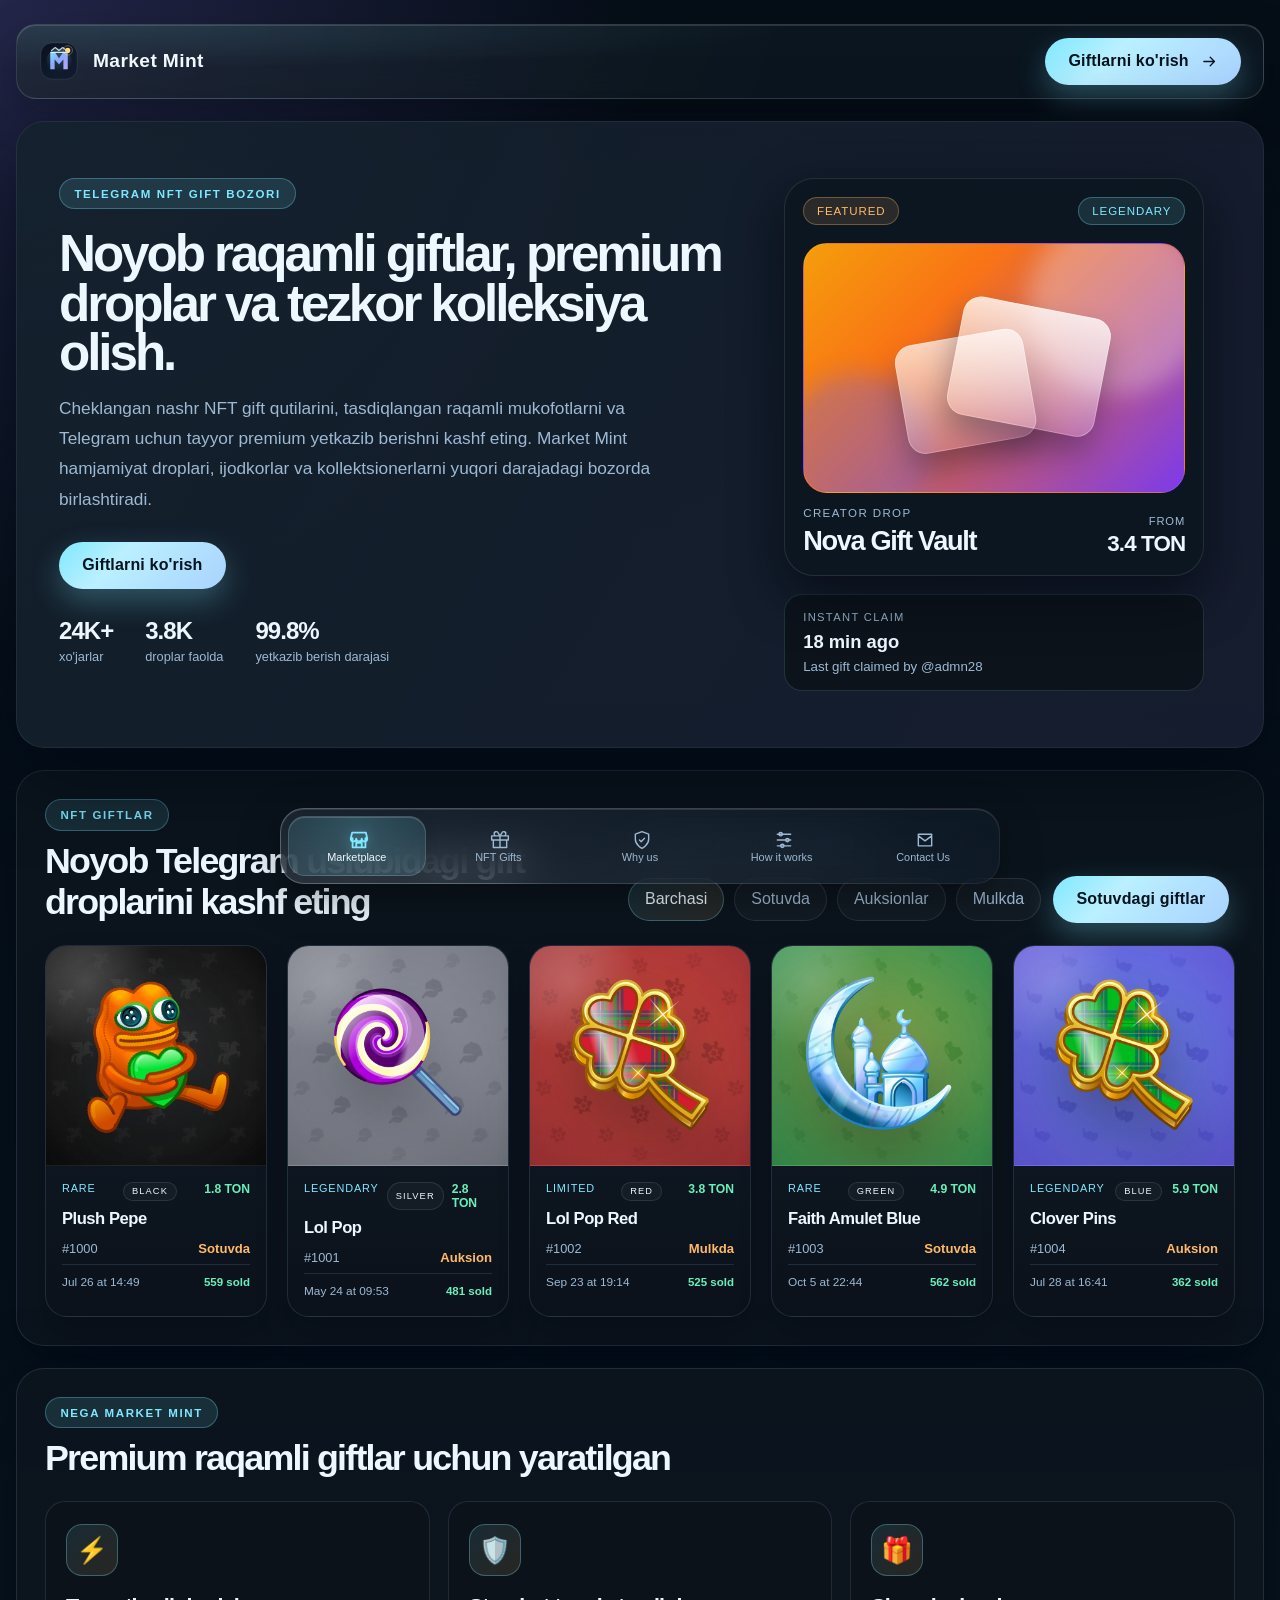
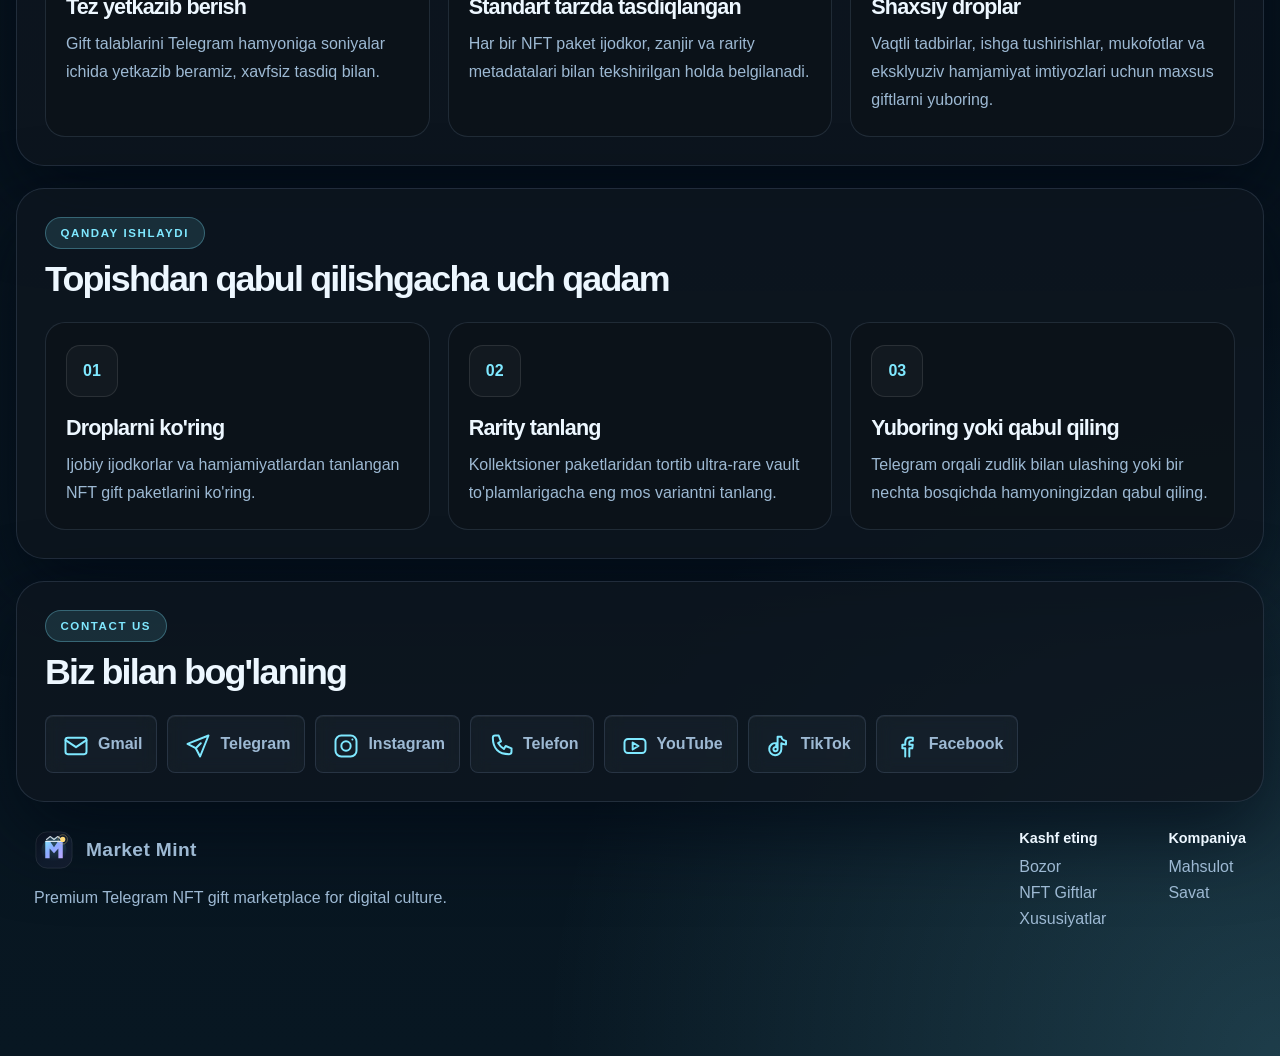
==== commit 97e37b7a: "update" ====
--- a/index.html
+++ b/index.html
@@ -9,13 +9,11 @@
       content="Market Mint is a premium NFT gift marketplace for Telegram communities, digital collectibles, and rare gift drops."
     />
     <link rel="icon" type="image/svg+xml" href="img/logo.svg" />
-    <link rel="shortcut icon" href="img/logo.svg" type="image/svg+xml" />
     <link rel="stylesheet" href="css/style.css" />
   </head>
   <body>
     <div class="site-loader" data-site-loader role="status" aria-live="polite">
-      <div class="site-loader-mark" aria-hidden="true">
-        <span class="site-loader-ring"></span>
+      <div class="site-loader-mark" data-animated-logo aria-hidden="true">
         <img src="img/logo.svg" alt="" />
       </div>
       <div class="site-loader-caption">
@@ -26,38 +24,41 @@
     <div class="page-shell">
       <header class="topbar">
         <div class="brand-wrap">
-          <div class="brand-mark">
+          <div class="brand-mark" data-animated-logo>
             <img src="img/logo.svg" alt="Market Mint logo" />
           </div>
           <span class="brand-name">Market Mint</span>
         </div>
 
         <div class="topbar-actions">
-          <a class="button button-primary" href="#nft-gifts">Giftlarni ko'rish</a>
+          <a class="button button-primary topbar-cta" href="#nft-gifts">
+            <span>Giftlarni ko'rish</span>
+            <svg viewBox="0 0 24 24" aria-hidden="true" focusable="false"><path d="M4 12h15m-6-6 6 6-6 6" /></svg>
+          </a>
         </div>
       </header>
 
-      <nav class="main-nav" aria-label="Main navigation" style="--active-index: 0">
+      <nav class="main-nav" aria-label="Main navigation">
         <span class="nav-indicator" aria-hidden="true"></span>
-        <a href="#marketplace" data-i18n="marketplace" aria-current="location">
-          <svg viewBox="0 0 24 24" aria-hidden="true" focusable="false"><path d="M3 10.5 4.5 4h15L21 10.5M5 10v10h14V10M3 10.5a3 3 0 0 0 6 0 3 3 0 0 0 6 0 3 3 0 0 0 6 0M9 20v-5h6v5" /></svg>
+        <a href="#marketplace" data-i18n="marketplace" data-nav-animation="img/json/nav-marketplace.json" aria-current="location">
+          <span class="nav-icon"><svg viewBox="0 0 24 24" aria-hidden="true" focusable="false"><path d="M3 10.5 4.5 4h15L21 10.5M5 10v10h14V10M3 10.5a3 3 0 0 0 6 0 3 3 0 0 0 6 0 3 3 0 0 0 6 0M9 20v-5h6v5" /></svg><span class="nav-animation-player" aria-hidden="true"></span></span>
           <span class="nav-label">Marketplace</span>
         </a>
-        <a href="#nft-gifts" data-i18n="nftGifts">
-          <svg viewBox="0 0 24 24" aria-hidden="true" focusable="false"><path d="M20 12v9H4v-9M2 7h20v5H2zM12 7v14M12 7H7.5a2.5 2.5 0 1 1 2.4-3.2C10.6 5.2 12 7 12 7Zm0 0h4.5a2.5 2.5 0 1 0-2.4-3.2C13.4 5.2 12 7 12 7Z" /></svg>
+        <a href="#nft-gifts" data-i18n="nftGifts" data-nav-animation="img/json/nav-gifts.json">
+          <span class="nav-icon"><svg viewBox="0 0 24 24" aria-hidden="true" focusable="false"><path d="M20 12v9H4v-9M2 7h20v5H2zM12 7v14M12 7H7.5a2.5 2.5 0 1 1 2.4-3.2C10.6 5.2 12 7 12 7Zm0 0h4.5a2.5 2.5 0 1 0-2.4-3.2C13.4 5.2 12 7 12 7Z" /></svg><span class="nav-animation-player" aria-hidden="true"></span></span>
           <span class="nav-label">NFT Gifts</span>
         </a>
-        <a href="#catalog" data-i18n="drops">
-          <svg viewBox="0 0 24 24" aria-hidden="true" focusable="false"><path d="m12 3 1.9 5.8L20 11l-6.1 2.2L12 19l-1.9-5.8L4 11l6.1-2.2L12 3ZM19 15l1 2.5 2.5 1-2.5 1L19 22l-1-2.5-2.5-1 2.5-1 1-2.5ZM5 2l.8 2.2L8 5l-2.2.8L5 8l-.8-2.2L2 5l2.2-.8L5 2Z" /></svg>
-          <span class="nav-label">Drops</span>
-        </a>
-        <a href="#features" data-i18n="whyUs">
-          <svg viewBox="0 0 24 24" aria-hidden="true" focusable="false"><path d="M12 22s8-4 8-11V5l-8-3-8 3v6c0 7 8 11 8 11Z"/><path d="m9 12 2 2 4-4" /></svg>
+        <a href="#features" data-i18n="whyUs" data-nav-animation="img/json/why-us.json">
+          <span class="nav-icon"><svg viewBox="0 0 24 24" aria-hidden="true" focusable="false"><path d="M12 22s8-4 8-11V5l-8-3-8 3v6c0 7 8 11 8 11Z"/><path d="m9 12 2 2 4-4" /></svg><span class="nav-animation-player" aria-hidden="true"></span></span>
           <span class="nav-label">Why us</span>
         </a>
-        <a href="#how-it-works" data-i18n="howItWorks">
-          <svg viewBox="0 0 24 24" aria-hidden="true" focusable="false"><path d="M4 5h16M4 12h16M4 19h16"/><circle cx="8" cy="5" r="2"/><circle cx="16" cy="12" r="2"/><circle cx="10" cy="19" r="2" /></svg>
+        <a href="#how-it-works" data-i18n="howItWorks" data-nav-animation="img/json/it-works.json">
+          <span class="nav-icon"><svg viewBox="0 0 24 24" aria-hidden="true" focusable="false"><path d="M4 5h16M4 12h16M4 19h16"/><circle cx="8" cy="5" r="2"/><circle cx="16" cy="12" r="2"/><circle cx="10" cy="19" r="2" /></svg><span class="nav-animation-player" aria-hidden="true"></span></span>
           <span class="nav-label">How it works</span>
+        </a>
+        <a href="#contact-us" data-nav-animation="img/json/contact-us.json">
+          <span class="nav-icon"><svg viewBox="0 0 24 24" aria-hidden="true" focusable="false"><path d="M4 5h16v14H4zM4 7l8 6 8-6" /></svg><span class="nav-animation-player" aria-hidden="true"></span></span>
+          <span class="nav-label">Contact Us</span>
         </a>
       </nav>
 
@@ -122,19 +123,8 @@
             <div class="mini-panel small-panel">
               <span class="tiny-label">Instant claim</span>
               <strong>18 min ago</strong>
-              <small>Last gift claimed by @Rivalz</small>
-            </div>
-          </div>
-        </section>
-
-        <section class="brand-strip">
-          <span>ISHONCHLI</span>
-          <div class="brand-list">
-            <span>Telegram Labs</span>
-            <span>PixelCore</span>
-            <span>RareLoop</span>
-            <span>GuildVerse</span>
-            <span>MintBridge</span>
+              <small>Last gift claimed by @admn28</small>
+            </div>
           </div>
         </section>
 
@@ -195,23 +185,6 @@
           </div>
         </section>
 
-        <section class="market-utility-grid">
-          <article class="utility-card section-shell">
-            <span class="eyebrow">Savat va checkout</span>
-            <h3>Tez buyurtma oqimi</h3>
-            <p>Giftlarni tanlang, hamyonni tasdiqlang va Telegram uslubidagi tajriba bilan sotib oling.</p>
-            <a href="cart.html" class="mini-link">Savatchani ochish</a>
-          </article>
-
-          <article class="utility-card section-shell">
-            <span class="eyebrow">Mahsulot tafsiloti</span>
-            <h3>Gift ma'lumot paneli</h3>
-            <p>Sotib olishdan oldin seriya raqamlari, takliflar, egalik tafsilotlari va live narxlarni ko'ring.</p>
-            <a href="product.html" class="mini-link">Mahsulotni ko'rish</a>
-          </article>
-
-        </section>
-
         <section id="how-it-works" class="steps section-shell">
           <div class="section-heading left-heading">
             <div>
@@ -241,12 +214,73 @@
           </div>
         </section>
 
+        <section id="contact-us" class="contact-section section-shell">
+          <div class="section-heading left-heading">
+            <div>
+              <span class="eyebrow">Contact Us</span>
+              <h2>Biz bilan bog'laning</h2>
+            </div>
+          </div>
+
+          <div class="contact-grid">
+            <a class="contact-link" href="mailto:habibullayevhusayn037@gmail.com" data-contact-animation="img/contact-us/mail.json">
+              <span class="contact-icon"><svg viewBox="0 0 24 24" aria-hidden="true" focusable="false"><rect x="3" y="5" width="18" height="14" rx="2"/><path d="m3 7 9 6 9-6"/></svg><span class="contact-animation-player" aria-hidden="true"></span></span>
+              <span class="contact-link-copy">
+                <span class="contact-link-label">Gmail</span>
+              </span>
+            </a>
+
+            <a class="contact-link" href="https://t.me/habibullayev_28" target="_blank" rel="noopener noreferrer" data-contact-animation="img/contact-us/telegram.json">
+              <span class="contact-icon"><svg viewBox="0 0 24 24" aria-hidden="true" focusable="false"><path d="m21 3-7.2 18-3.7-7.1L3 10.2 21 3Z"/><path d="m10.1 13.9 4.3-4.3"/></svg><span class="contact-animation-player" aria-hidden="true"></span></span>
+              <span class="contact-link-copy">
+                <span class="contact-link-label">Telegram</span>
+              </span>
+            </a>
+
+            <a class="contact-link" href="https://instagram.com/28_kh_" target="_blank" rel="noopener noreferrer" data-contact-animation="img/contact-us/instagram.json">
+              <span class="contact-icon"><svg viewBox="0 0 24 24" aria-hidden="true" focusable="false"><rect x="3" y="3" width="18" height="18" rx="5"/><circle cx="12" cy="12" r="4"/><path d="M17.5 6.5h.01"/></svg><span class="contact-animation-player" aria-hidden="true"></span></span>
+              <span class="contact-link-copy">
+                <span class="contact-link-label">Instagram</span>
+              </span>
+            </a>
+
+            <a class="contact-link" href="tel:+998908481728" data-contact-animation="img/contact-us/call.json">
+              <span class="contact-icon"><svg viewBox="0 0 24 24" aria-hidden="true" focusable="false"><path d="M7 3h3l2 5-2.5 1.5a14 14 0 0 0 5 5L16 12l5 2v3c0 1.1-.9 2-2 2C10 19 5 14 5 5c0-1.1.9-2 2-2Z"/></svg><span class="contact-animation-player" aria-hidden="true"></span></span>
+              <span class="contact-link-copy">
+                <span class="contact-link-label">Telefon</span>
+              </span>
+            </a>
+
+            <button class="contact-link contact-link-button" type="button" data-coming-soon data-contact-animation="img/contact-us/YouTube.json">
+              <span class="contact-icon"><svg viewBox="0 0 24 24" aria-hidden="true" focusable="false"><rect x="3" y="6" width="18" height="12" rx="3"/><path d="m10 9 5 3-5 3z"/></svg><span class="contact-animation-player" aria-hidden="true"></span></span>
+              <span class="contact-link-copy">
+                <span class="contact-link-label">YouTube</span>
+              </span>
+            </button>
+
+            <button class="contact-link contact-link-button" type="button" data-coming-soon data-contact-animation="img/contact-us/TikTok.json">
+              <span class="contact-icon"><svg viewBox="0 0 24 24" aria-hidden="true" focusable="false"><path d="M14 4c.4 2.2 1.7 3.4 4 3.6v3.2a8 8 0 0 1-4-1.2v5.1a5.2 5.2 0 1 1-4.4-5.1v3.4a1.8 1.8 0 1 0 1.2 1.7V4h3.2Z"/></svg><span class="contact-animation-player" aria-hidden="true"></span></span>
+              <span class="contact-link-copy">
+                <span class="contact-link-label">TikTok</span>
+              </span>
+            </button>
+
+            <button class="contact-link contact-link-button" type="button" data-coming-soon data-contact-animation="img/contact-us/facebook.json">
+              <span class="contact-icon"><svg viewBox="0 0 24 24" aria-hidden="true" focusable="false"><path d="M14 21v-7h2.5l.4-3H14V9.1c0-.9.3-1.5 1.6-1.5H17V4.9c-.6-.1-1.4-.2-2.4-.2-2.4 0-4.1 1.5-4.1 4.2V11H8v3h2.5v7"/></svg><span class="contact-animation-player" aria-hidden="true"></span></span>
+              <span class="contact-link-copy">
+                <span class="contact-link-label">Facebook</span>
+              </span>
+            </button>
+
+          </div>
+        </section>
+
       </main>
 
       <footer class="site-footer">
         <div class="footer-brand">
           <div class="brand-wrap small-brand">
-            <div class="brand-mark">
+            <div class="brand-mark" data-animated-logo>
               <img src="img/logo.svg" alt="Market Mint logo" loading="lazy" decoding="async" />
             </div>
             <span class="brand-name">Market Mint</span>
@@ -314,7 +348,18 @@
       </div>
     </div>
 
+    <div class="coming-soon-overlay" id="coming-soon-modal" aria-hidden="true">
+      <section class="coming-soon-dialog" role="dialog" aria-modal="true" aria-labelledby="coming-soon-title" aria-describedby="coming-soon-description">
+        <button class="coming-soon-close" type="button" data-coming-soon-close aria-label="Yopish">×</button>
+        <span class="eyebrow">Contact Us</span>
+        <h2 id="coming-soon-title">Coming soon</h2>
+        <p id="coming-soon-description"><span data-coming-soon-service></span> havolasi tez orada qo'shiladi.</p>
+        <button class="button button-primary coming-soon-confirm" type="button" data-coming-soon-close>Tushunarli</button>
+      </section>
+    </div>
+
     <script src="js/main.js"></script>
+    <script src="js/animated-logo.js"></script>
     <script src="js/site-loader.js"></script>
   </body>
 </html>
--- a/css/style.css
+++ b/css/style.css
@@ -25,7 +25,6 @@
   --glass-border: rgba(255, 255, 255, 0.24);
   --nav-highlight: rgba(127, 232, 255, 0.12);
   --hero-overlay: linear-gradient(120deg, rgba(127, 232, 255, 0.05), rgba(143, 125, 255, 0.08));
-  --brand-mark-background: linear-gradient(135deg, rgba(127, 232, 255, 0.2), rgba(143, 125, 255, 0.3));
   --primary-soft: rgba(127, 232, 255, 0.12);
   --primary-border: rgba(127, 232, 255, 0.3);
   --primary-glow: rgba(127, 232, 255, 0.28);
@@ -51,7 +50,6 @@
 html {
   font-size: clamp(14px, calc(12.4px + 0.5vw), 16px);
   scroll-behavior: smooth;
-  scroll-padding-top: 110px;
 }
 
 body {
@@ -89,19 +87,45 @@
   place-items: center;
 }
 
-.site-loader-ring {
+.site-loader-mark img {
+  width: 40px;
+  height: 40px;
+  transition: opacity 0.16s ease;
+}
+
+[data-animated-logo] > img {
+  transition: opacity 0.16s ease;
+}
+
+.animated-logo-player {
   position: absolute;
-  inset: 0;
-  border: 2px solid var(--line);
-  border-top-color: var(--primary);
-  border-right-color: var(--accent);
-  border-radius: 50%;
-  animation: site-loader-spin 0.9s linear infinite;
-}
-
-.site-loader-mark img {
-  width: 34px;
-  height: 34px;
+  top: 50%;
+  left: 50%;
+  width: 40px;
+  height: 40px;
+  opacity: 0;
+  pointer-events: none;
+  transform: translate(-50%, -50%);
+  transition: opacity 0.16s ease;
+}
+
+.site-loader-mark > .animated-logo-player {
+  width: 40px;
+  height: 40px;
+}
+
+.animated-logo-player svg {
+  display: block;
+  width: 100%;
+  height: 100%;
+}
+
+[data-animated-logo].is-animated-logo-ready > img {
+  opacity: 0;
+}
+
+[data-animated-logo].is-animated-logo-ready > .animated-logo-player {
+  opacity: 1;
 }
 
 .site-loader-caption {
@@ -133,10 +157,6 @@
 
 .site-loader-dots span:nth-child(3) {
   animation-delay: 0.3s;
-}
-
-@keyframes site-loader-spin {
-  to { transform: rotate(1turn); }
 }
 
 @keyframes site-loader-pulse {
@@ -173,11 +193,6 @@
   margin: 24px auto 48px;
 }
 
-section[id],
-.section-shell {
-  scroll-margin-top: 110px;
-}
-
 .section-shell {
   background: var(--surface-background);
   border: 1px solid var(--line);
@@ -186,15 +201,22 @@
 }
 
 .topbar {
+  position: relative;
+  isolation: isolate;
   display: flex;
   align-items: center;
   justify-content: space-between;
   gap: 20px;
-  padding: 18px 28px;
-  background: var(--topbar-background);
-  border: 1px solid var(--line);
-  border-radius: 22px;
-  backdrop-filter: blur(18px);
+  padding: 13px 22px;
+  border: 1px solid rgba(221, 242, 255, 0.16);
+  border-radius: 20px;
+  background:
+    radial-gradient(ellipse at 8% 0%, rgba(127, 232, 255, 0.11), transparent 42%),
+    linear-gradient(108deg, rgba(255, 255, 255, 0.075), rgba(255, 255, 255, 0.018) 62%),
+    rgba(7, 18, 29, 0.72);
+  box-shadow: 0 16px 44px rgba(1, 8, 16, 0.28), inset 0 1px rgba(255, 255, 255, 0.13);
+  backdrop-filter: blur(24px) saturate(1.3);
+  -webkit-backdrop-filter: blur(24px) saturate(1.3);
 }
 
 .brand-wrap {
@@ -203,38 +225,73 @@
   gap: 12px;
 }
 
+.topbar .brand-wrap {
+  gap: 14px;
+}
+
 .brand-mark {
-  width: 34px;
-  height: 34px;
-  border-radius: 11px;
+  position: relative;
+  width: 40px;
+  height: 40px;
   display: grid;
   place-items: center;
-  background: var(--brand-mark-background);
-  border: 1px solid var(--primary-border);
+  background: transparent;
+  border: 0;
 }
 
 .brand-mark img {
-  width: 22px;
-  height: 22px;
+  width: 40px;
+  height: 40px;
 }
 
 .brand-name {
-  font-size: 1.15rem;
+  font-size: 1.2rem;
   font-weight: 800;
-  letter-spacing: 0.04em;
+  letter-spacing: 0.02em;
+}
+
+.topbar .brand-name {
+  color: #f2faff;
+}
+
+.topbar-cta {
+  display: inline-flex;
+  min-height: 46px;
+  align-items: center;
+  justify-content: center;
+  gap: 12px;
+  padding: 0.75rem 1.15rem;
+  border: 1px solid rgba(255, 255, 255, 0.26);
+  box-shadow: 0 8px 24px rgba(89, 204, 238, 0.2), inset 0 1px rgba(255, 255, 255, 0.38);
+}
+
+.topbar-cta svg {
+  width: 17px;
+  height: 17px;
+  fill: none;
+  stroke: currentColor;
+  stroke-width: 1.8;
+  stroke-linecap: round;
+  stroke-linejoin: round;
+  transition: transform 220ms ease;
+}
+
+@media (any-hover: hover) and (any-pointer: fine) {
+  .topbar-cta:hover svg {
+    transform: translateX(3px);
+  }
 }
 
 .main-nav {
-  --active-index: 0;
-  --indicator-index: var(--active-index);
+  --indicator-left: 7px;
+  --indicator-width: 0px;
   position: fixed;
   z-index: 20;
   left: 50%;
   bottom: calc(16px + env(safe-area-inset-bottom));
-  display: grid;
-  grid-template-columns: repeat(5, minmax(0, 1fr));
+  display: flex;
   gap: 4px;
-  width: min(660px, calc(100vw - 24px));
+  width: min(720px, calc(100vw - 24px));
   padding: 7px;
   border: 1px solid transparent;
   border-radius: 24px;
@@ -252,6 +309,7 @@
   position: relative;
   z-index: 1;
   display: flex;
+  flex: 1 1 170px;
   min-width: 0;
   flex-direction: column;
   align-items: center;
@@ -272,20 +330,32 @@
   z-index: 0;
   top: 7px;
   bottom: 7px;
-  left: 7px;
-  width: calc((100% - 30px) / 5);
+  left: 0;
+  width: var(--indicator-width);
   border: 1px solid rgba(255, 255, 255, 0.14);
   border-radius: 17px;
   background: radial-gradient(ellipse at 50% 0%, var(--primary-soft), transparent 80%), var(--nav-highlight);
   box-shadow: inset 0 1px rgba(255, 255, 255, 0.16), 0 3px 14px rgba(0, 0, 0, 0.12);
-  transform: translateX(calc(var(--indicator-index) * (100% + 4px)));
-  transition: transform 0.48s cubic-bezier(0.22, 1, 0.36, 1), border-radius 0.32s ease, filter 0.32s ease;
+  transform: translateX(var(--indicator-left));
+  transition: transform 560ms cubic-bezier(0.34, 1.56, 0.64, 1), width 560ms cubic-bezier(0.34, 1.56, 0.64, 1), border-radius 320ms ease, filter 320ms ease;
+  will-change: transform, width;
   pointer-events: none;
 }
 
-.main-nav a:hover,
+@media (prefers-reduced-motion: reduce) {
+  .nav-indicator {
+    transition: none;
+  }
+}
+
 .main-nav a:focus-visible {
   color: var(--text);
+}
+
+@media (any-hover: hover) and (any-pointer: fine) {
+  .main-nav a:hover {
+    color: var(--text);
+  }
 }
 
 .main-nav a:focus-visible {
@@ -293,10 +363,19 @@
   outline-offset: 2px;
 }
 
-.main-nav a svg {
+.main-nav .nav-icon {
+  position: relative;
+  display: grid;
   width: 20px;
   height: 20px;
   flex: 0 0 auto;
+  place-items: center;
+}
+
+.main-nav .nav-icon > svg {
+  grid-area: 1 / 1;
+  width: 20px;
+  height: 20px;
   fill: none;
   stroke: currentColor;
   stroke-width: 1.7;
@@ -305,30 +384,67 @@
   transition: transform 0.32s cubic-bezier(0.22, 1, 0.36, 1), stroke 0.2s ease, filter 0.2s ease;
 }
 
+.nav-animation-player {
+  z-index: 1;
+  display: grid;
+  width: 24px;
+  height: 24px;
+  grid-area: 1 / 1;
+  place-items: center;
+  opacity: 0;
+  pointer-events: none;
+  transition: opacity 0.12s ease;
+}
+
+.nav-animation-player svg {
+  display: block;
+  width: 100%;
+  height: 100%;
+}
+
+.main-nav a.is-nav-animation-ready .nav-icon > svg {
+  opacity: 0;
+}
+
+.main-nav a.is-nav-animation-ready .nav-animation-player {
+  opacity: 1;
+}
+
 .main-nav a[aria-current="location"] {
   color: var(--text);
 }
 
-.main-nav a[aria-current="location"] svg {
+.main-nav a[aria-current="location"] .nav-icon > svg {
   stroke: var(--primary);
   stroke-width: 2;
   filter: drop-shadow(0 0 6px rgba(127, 232, 255, 0.38));
   transform: scale(1.1);
 }
 
-.main-nav a:hover svg,
-.main-nav a:focus-visible svg,
-.main-nav a:active svg {
+.main-nav a:focus-visible .nav-icon > svg,
+.main-nav a:active .nav-icon > svg {
   transform: scale(1.12);
 }
 
-.main-nav.nav-hovering .nav-indicator {
-  border-radius: 20px 14px 18px 15px;
-  filter: brightness(1.18);
+@media (any-hover: hover) and (any-pointer: fine) {
+  .main-nav a:hover .nav-icon > svg {
+    transform: scale(1.12);
+  }
+
+  .main-nav.nav-hovering .nav-indicator {
+    border-radius: 20px 14px 18px 15px;
+    filter: brightness(1.18);
+  }
 }
 
 body:has(.main-nav) .page-shell {
   margin-bottom: 112px;
+}
+
+body:has(.main-nav) .page-shell::after {
+  content: "";
+  display: block;
+  height: var(--nav-scroll-runway, 0px);
 }
 
 .topbar-actions {
@@ -379,22 +495,24 @@
   z-index: 0;
 }
 
-.button:hover,
-.filter-btn:hover,
-.view-all-btn:hover,
-.wallet-option:hover,
-.lang-toggle:hover,
-.close-modal:hover {
-  transform: translateY(-1px);
-}
-
-.button:hover::before,
-.filter-btn:hover::before,
-.view-all-btn:hover::before,
-.wallet-option:hover::before,
-.lang-toggle:hover::before,
-.close-modal:hover::before {
-  animation: button-shine 2s cubic-bezier(0.18, 0.8, 0.2, 1) 1;
+@media (any-hover: hover) and (any-pointer: fine) {
+  .button:hover,
+  .filter-btn:hover,
+  .view-all-btn:hover,
+  .wallet-option:hover,
+  .lang-toggle:hover,
+  .close-modal:hover {
+    transform: translateY(-1px);
+  }
+
+  .button:hover::before,
+  .filter-btn:hover::before,
+  .view-all-btn:hover::before,
+  .wallet-option:hover::before,
+  .lang-toggle:hover::before,
+  .close-modal:hover::before {
+    animation: button-shine 2s cubic-bezier(0.18, 0.8, 0.2, 1) 1;
+  }
 }
 
 .button {
@@ -683,31 +801,6 @@
   color: var(--muted);
 }
 
-.brand-strip {
-  display: flex;
-  align-items: center;
-  justify-content: space-between;
-  gap: 25px;
-  padding: 18px 28px;
-  margin-top: 18px;
-  border-radius: 20px;
-  background: var(--inset-background);
-  border: 1px solid var(--line);
-  color: var(--muted);
-  text-transform: uppercase;
-  letter-spacing: 0.14em;
-  font-size: 0.68rem;
-}
-
-.brand-list {
-  display: flex;
-  flex-wrap: wrap;
-  justify-content: flex-end;
-  gap: 18px;
-  color: var(--muted);
-  letter-spacing: 0.05em;
-}
-
 .catalog-section {
   padding: 28px 28px 18px;
   margin-top: 22px;
@@ -769,11 +862,6 @@
   transition: transform 0.2s ease, border-color 0.2s ease;
 }
 
-.card:hover {
-  transform: translateY(-4px);
-  border-color: var(--primary-border);
-}
-
 .gift-card {
   position: relative;
   background: var(--card-background);
@@ -781,10 +869,17 @@
   transition: transform 0.35s ease, box-shadow 0.35s ease, border-color 0.35s ease;
 }
 
-.gift-card:hover {
-  transform: translateY(-6px);
-  box-shadow: 0 26px 40px rgba(2, 8, 16, 0.42);
-  border-color: var(--primary-border);
+@media (any-hover: hover) and (any-pointer: fine) {
+  .card:hover {
+    transform: translateY(-4px);
+    border-color: var(--primary-border);
+  }
+
+  .gift-card:hover {
+    transform: translateY(-6px);
+    box-shadow: 0 26px 40px rgba(2, 8, 16, 0.42);
+    border-color: var(--primary-border);
+  }
 }
 
 .gift-art-panel {
@@ -861,28 +956,30 @@
   transition: transform 0.8s cubic-bezier(0.18, 0.8, 0.25, 1), filter 0.45s ease, opacity 0.45s ease;
 }
 
-.gift-art-panel:hover {
-  filter: brightness(1.08) saturate(1.2);
-  box-shadow: inset 0 0 30px rgba(127, 232, 255, 0.14), 0 24px 40px rgba(65, 120, 255, 0.12);
-}
-
-.gift-art-panel:hover::before {
-  opacity: 1;
-  transform: translateY(0) scale(1);
-}
-
-.gift-art-panel:hover::after {
-  animation: gift-shine 1.6s cubic-bezier(0.18, 0.8, 0.2, 1) 1;
-}
-
-.gift-art-panel:hover .gift-art-pattern {
-  transform: scale(1.08);
-  opacity: 0.9;
-}
-
-.gift-art-panel:hover .gift-card-image {
-  transform: scale(1.18) rotate(-2deg) translateY(-8px);
-  filter: drop-shadow(0 38px 42px rgba(8, 15, 28, 0.5)) saturate(1.15);
+@media (any-hover: hover) and (any-pointer: fine) {
+  .gift-art-panel:hover {
+    filter: brightness(1.08) saturate(1.2);
+    box-shadow: inset 0 0 30px rgba(127, 232, 255, 0.14), 0 24px 40px rgba(65, 120, 255, 0.12);
+  }
+
+  .gift-art-panel:hover::before {
+    opacity: 1;
+    transform: translateY(0) scale(1);
+  }
+
+  .gift-art-panel:hover::after {
+    animation: gift-shine 1.6s cubic-bezier(0.18, 0.8, 0.2, 1) 1;
+  }
+
+  .gift-art-panel:hover .gift-art-pattern {
+    transform: scale(1.08);
+    opacity: 0.9;
+  }
+
+  .gift-art-panel:hover .gift-card-image {
+    transform: scale(1.18) rotate(-2deg) translateY(-8px);
+    filter: drop-shadow(0 38px 42px rgba(8, 15, 28, 0.5)) saturate(1.15);
+  }
 }
 
 .art {
@@ -1001,9 +1098,229 @@
 
 .features,
 .steps,
-.market-mint-gifts {
+.market-mint-gifts,
+.contact-section {
   margin-top: 22px;
   padding: 28px;
+}
+
+.contact-grid {
+  display: flex;
+  flex-wrap: wrap;
+  gap: 10px;
+  margin-top: 20px;
+}
+
+.contact-link {
+  position: relative;
+  isolation: isolate;
+  overflow: hidden;
+  display: flex;
+  flex: 0 0 auto;
+  min-height: 58px;
+  align-items: center;
+  gap: 10px;
+  padding: 10px 14px;
+  border: 1px solid var(--line);
+  border-radius: 8px;
+  background: rgba(255, 255, 255, 0.035);
+  color: var(--text);
+  box-shadow: inset 0 1px rgba(255, 255, 255, 0.06);
+  backdrop-filter: blur(8px) saturate(1.15);
+  -webkit-backdrop-filter: blur(8px) saturate(1.15);
+  transition: transform 280ms cubic-bezier(0.2, 0.8, 0.2, 1), border-color 280ms ease, background 280ms ease, box-shadow 280ms ease, backdrop-filter 280ms ease;
+}
+
+.contact-link::before {
+  position: absolute;
+  z-index: -1;
+  inset: 0;
+  border-radius: inherit;
+  background:
+    radial-gradient(120% 140% at 8% 0%, rgba(255, 255, 255, 0.24), transparent 48%),
+    linear-gradient(125deg, rgba(255, 255, 255, 0.1), rgba(127, 232, 255, 0.08) 46%, rgba(255, 255, 255, 0.015));
+  content: "";
+  opacity: 0;
+  transform: translateX(-18%);
+  transition: opacity 280ms ease, transform 480ms cubic-bezier(0.2, 0.8, 0.2, 1);
+}
+
+.contact-link-button {
+  text-align: left;
+  cursor: pointer;
+  font: inherit;
+}
+
+.contact-link:hover,
+.contact-link:focus-visible {
+  transform: translateY(-2px) scale(1.025);
+  border-color: rgba(255, 255, 255, 0.38);
+  background: rgba(255, 255, 255, 0.12);
+  box-shadow: inset 0 1px rgba(255, 255, 255, 0.32), inset 0 -1px rgba(255, 255, 255, 0.08), 0 10px 28px rgba(0, 0, 0, 0.2), 0 0 18px rgba(127, 232, 255, 0.1);
+  backdrop-filter: blur(18px) saturate(1.65);
+  -webkit-backdrop-filter: blur(18px) saturate(1.65);
+}
+
+.contact-link:hover::before,
+.contact-link:focus-visible::before {
+  opacity: 1;
+  transform: translateX(0);
+}
+
+.contact-link:active {
+  transform: translateY(0) scale(0.985);
+}
+
+.contact-link:focus-visible {
+  outline: 2px solid var(--primary);
+  outline-offset: 2px;
+}
+
+.contact-icon {
+  position: relative;
+  display: grid;
+  width: 28px;
+  height: 28px;
+  flex: 0 0 auto;
+  place-items: center;
+}
+
+.contact-icon > svg {
+  grid-area: 1 / 1;
+  width: 28px;
+  height: 28px;
+  fill: none;
+  stroke: var(--primary);
+  stroke-width: 1.7;
+  stroke-linecap: round;
+  stroke-linejoin: round;
+  transition: opacity 0.12s ease;
+}
+
+.contact-animation-player {
+  z-index: 1;
+  display: grid;
+  width: 32px;
+  height: 32px;
+  grid-area: 1 / 1;
+  place-items: center;
+  opacity: 0;
+  pointer-events: none;
+  transition: opacity 0.12s ease;
+}
+
+.contact-animation-player svg {
+  display: block;
+  width: 100%;
+  height: 100%;
+}
+
+.contact-link.is-contact-animation-ready .contact-icon > svg {
+  opacity: 0;
+}
+
+.contact-link.is-contact-animation-ready .contact-animation-player {
+  opacity: 1;
+}
+
+.contact-link.is-contact-animating .contact-icon > svg {
+  opacity: 0;
+}
+
+.contact-link-copy {
+  display: grid;
+  min-width: 0;
+  gap: 4px;
+}
+
+.contact-link-label {
+  color: var(--muted);
+  font-size: 1rem;
+  font-weight: 650;
+}
+
+.contact-link-value {
+  overflow-wrap: anywhere;
+  font-size: 0.88rem;
+  font-weight: 650;
+}
+
+.coming-soon-overlay {
+  position: fixed;
+  z-index: 120;
+  inset: 0;
+  display: grid;
+  place-items: center;
+  padding: 24px;
+  background: rgba(3, 10, 18, 0.42);
+  backdrop-filter: blur(16px) saturate(1.25);
+  -webkit-backdrop-filter: blur(16px) saturate(1.25);
+  opacity: 0;
+  visibility: hidden;
+  transition: opacity 220ms ease, visibility 0s linear 220ms;
+}
+
+.coming-soon-overlay.active {
+  opacity: 1;
+  visibility: visible;
+  transition-delay: 0s;
+}
+
+.coming-soon-dialog {
+  position: relative;
+  width: min(360px, 100%);
+  padding: 30px 26px 24px;
+  border: 1px solid rgba(255, 255, 255, 0.28);
+  border-radius: 22px;
+  background: linear-gradient(145deg, rgba(255, 255, 255, 0.18), rgba(127, 232, 255, 0.07) 52%, rgba(255, 255, 255, 0.035)), rgba(12, 24, 36, 0.58);
+  box-shadow: inset 0 1px rgba(255, 255, 255, 0.38), 0 24px 70px rgba(0, 0, 0, 0.4);
+  backdrop-filter: blur(34px) saturate(1.7);
+  -webkit-backdrop-filter: blur(34px) saturate(1.7);
+  opacity: 0;
+  transform: translateY(14px) scale(0.94);
+  transition: opacity 240ms ease, transform 360ms cubic-bezier(0.2, 0.9, 0.25, 1.15);
+}
+
+.coming-soon-overlay.active .coming-soon-dialog {
+  opacity: 1;
+  transform: translateY(0) scale(1);
+}
+
+.coming-soon-dialog h2 {
+  margin: 12px 0 8px;
+  font-size: 1.7rem;
+}
+
+.coming-soon-dialog p {
+  margin: 0 0 22px;
+  color: var(--muted);
+  line-height: 1.6;
+}
+
+.coming-soon-close {
+  position: absolute;
+  top: 13px;
+  right: 13px;
+  width: 34px;
+  height: 34px;
+  border: 1px solid rgba(255, 255, 255, 0.2);
+  border-radius: 50%;
+  background: rgba(255, 255, 255, 0.08);
+  color: var(--text);
+  font-size: 1.35rem;
+  cursor: pointer;
+}
+
+.coming-soon-confirm {
+  width: 100%;
+  justify-content: center;
+}
+
+@media (prefers-reduced-motion: reduce) {
+  .coming-soon-overlay,
+  .coming-soon-dialog {
+    transition: none;
+  }
 }
 
 .market-mint-header {
@@ -1052,40 +1369,9 @@
   color: var(--muted);
 }
 
-.gift-grid,
-.market-utility-grid {
+.gift-grid {
   display: grid;
   gap: 18px;
-}
-
-.market-utility-grid {
-  grid-template-columns: repeat(3, minmax(0, 1fr));
-  margin-top: 22px;
-}
-
-.utility-card {
-  padding: 22px 20px;
-  background: var(--inset-background);
-  border: 1px solid var(--line);
-  border-radius: 20px;
-}
-
-.utility-card h3 {
-  margin: 16px 0 10px;
-  font-size: 1.42rem;
-  letter-spacing: -0.04em;
-}
-
-.utility-card p {
-  margin: 0 0 14px;
-  color: var(--muted);
-  line-height: 1.75;
-}
-
-.mini-link {
-  display: inline-flex;
-  color: var(--primary);
-  font-weight: 700;
 }
 
 .auction-panel {
@@ -1130,8 +1416,10 @@
   text-align: left;
 }
 
-.auction-table tbody tr:hover {
-  background: rgba(255,255,255,0.02);
+@media (any-hover: hover) and (any-pointer: fine) {
+  .auction-table tbody tr:hover {
+    background: rgba(255,255,255,0.02);
+  }
 }
 
 .asset-cell {
@@ -1379,7 +1667,6 @@
   .modal-overlay,
   .modal-card,
   .site-loader,
-  .site-loader-ring,
   .site-loader-dots span {
     transition-duration: 0.01ms;
     transition-delay: 0s;
@@ -1548,16 +1835,26 @@
   transition: transform 0.32s cubic-bezier(0.2, 0.8, 0.2, 1);
 }
 
-.detail-modal #gift-buy-link:hover,
 .detail-modal #gift-buy-link:focus-visible {
   transform: translateY(-3px) scale(1.025);
   filter: saturate(1.12) brightness(1.04);
   box-shadow: 0 16px 38px var(--primary-glow), 0 0 0 4px var(--primary-soft), inset 0 1px rgba(255, 255, 255, 0.8);
 }
 
-.detail-modal #gift-buy-link:hover::after,
 .detail-modal #gift-buy-link:focus-visible::after {
   transform: translate(2px, -2px);
+}
+
+@media (any-hover: hover) and (any-pointer: fine) {
+  .detail-modal #gift-buy-link:hover {
+    transform: translateY(-3px) scale(1.025);
+    filter: saturate(1.12) brightness(1.04);
+    box-shadow: 0 16px 38px var(--primary-glow), 0 0 0 4px var(--primary-soft), inset 0 1px rgba(255, 255, 255, 0.8);
+  }
+
+  .detail-modal #gift-buy-link:hover::after {
+    transform: translate(2px, -2px);
+  }
 }
 
 .detail-modal #gift-buy-link:active {
@@ -1668,10 +1965,6 @@
     flex-wrap: wrap;
   }
 
-  .main-nav {
-    width: min(660px, calc(100vw - 24px));
-  }
-
   .catalog-grid {
     grid-template-columns: repeat(3, minmax(170px, 1fr));
   }
@@ -1712,34 +2005,44 @@
   }
 
   .topbar {
-    padding: 14px 16px;
+    padding: 12px 16px;
   }
 
   .main-nav {
     bottom: calc(10px + env(safe-area-inset-bottom));
+    width: min(660px, calc(100vw - 24px));
     gap: 2px;
     padding: 5px;
     border-radius: 21px;
   }
 
   .main-nav a {
+    flex: 1 1 0;
+    min-width: 0;
     min-height: 56px;
     gap: 2px;
     padding: 4px 2px;
     font-size: 0.6rem;
   }
 
-  .main-nav a svg {
+  .main-nav .nav-icon {
     width: 18px;
     height: 18px;
+  }
+
+  .main-nav .nav-icon > svg {
+    width: 18px;
+    height: 18px;
+  }
+
+  .nav-animation-player {
+    width: 22px;
+    height: 22px;
   }
 
   .nav-indicator {
     top: 5px;
     bottom: 5px;
-    left: 5px;
-    width: calc((100% - 18px) / 5);
-    transform: translateX(calc(var(--indicator-index) * (100% + 2px)));
   }
 
   .topbar-actions {
@@ -1751,6 +2054,7 @@
   .catalog-section,
   .features,
   .steps,
+  .contact-section,
   .showcase-banner,
   .market-mint-gifts {
     padding: 20px 16px;
@@ -1792,21 +2096,11 @@
     margin-bottom: 0;
   }
 
-  .brand-strip,
-  .site-footer,
-  .market-utility-grid {
+  .site-footer {
     flex-direction: column;
     align-items: flex-start;
   }
 
-  .brand-list {
-    justify-content: flex-start;
-  }
-
-  .market-utility-grid {
-    display: grid;
-    grid-template-columns: 1fr;
-  }
 }
 
 @media (max-width: 480px) {
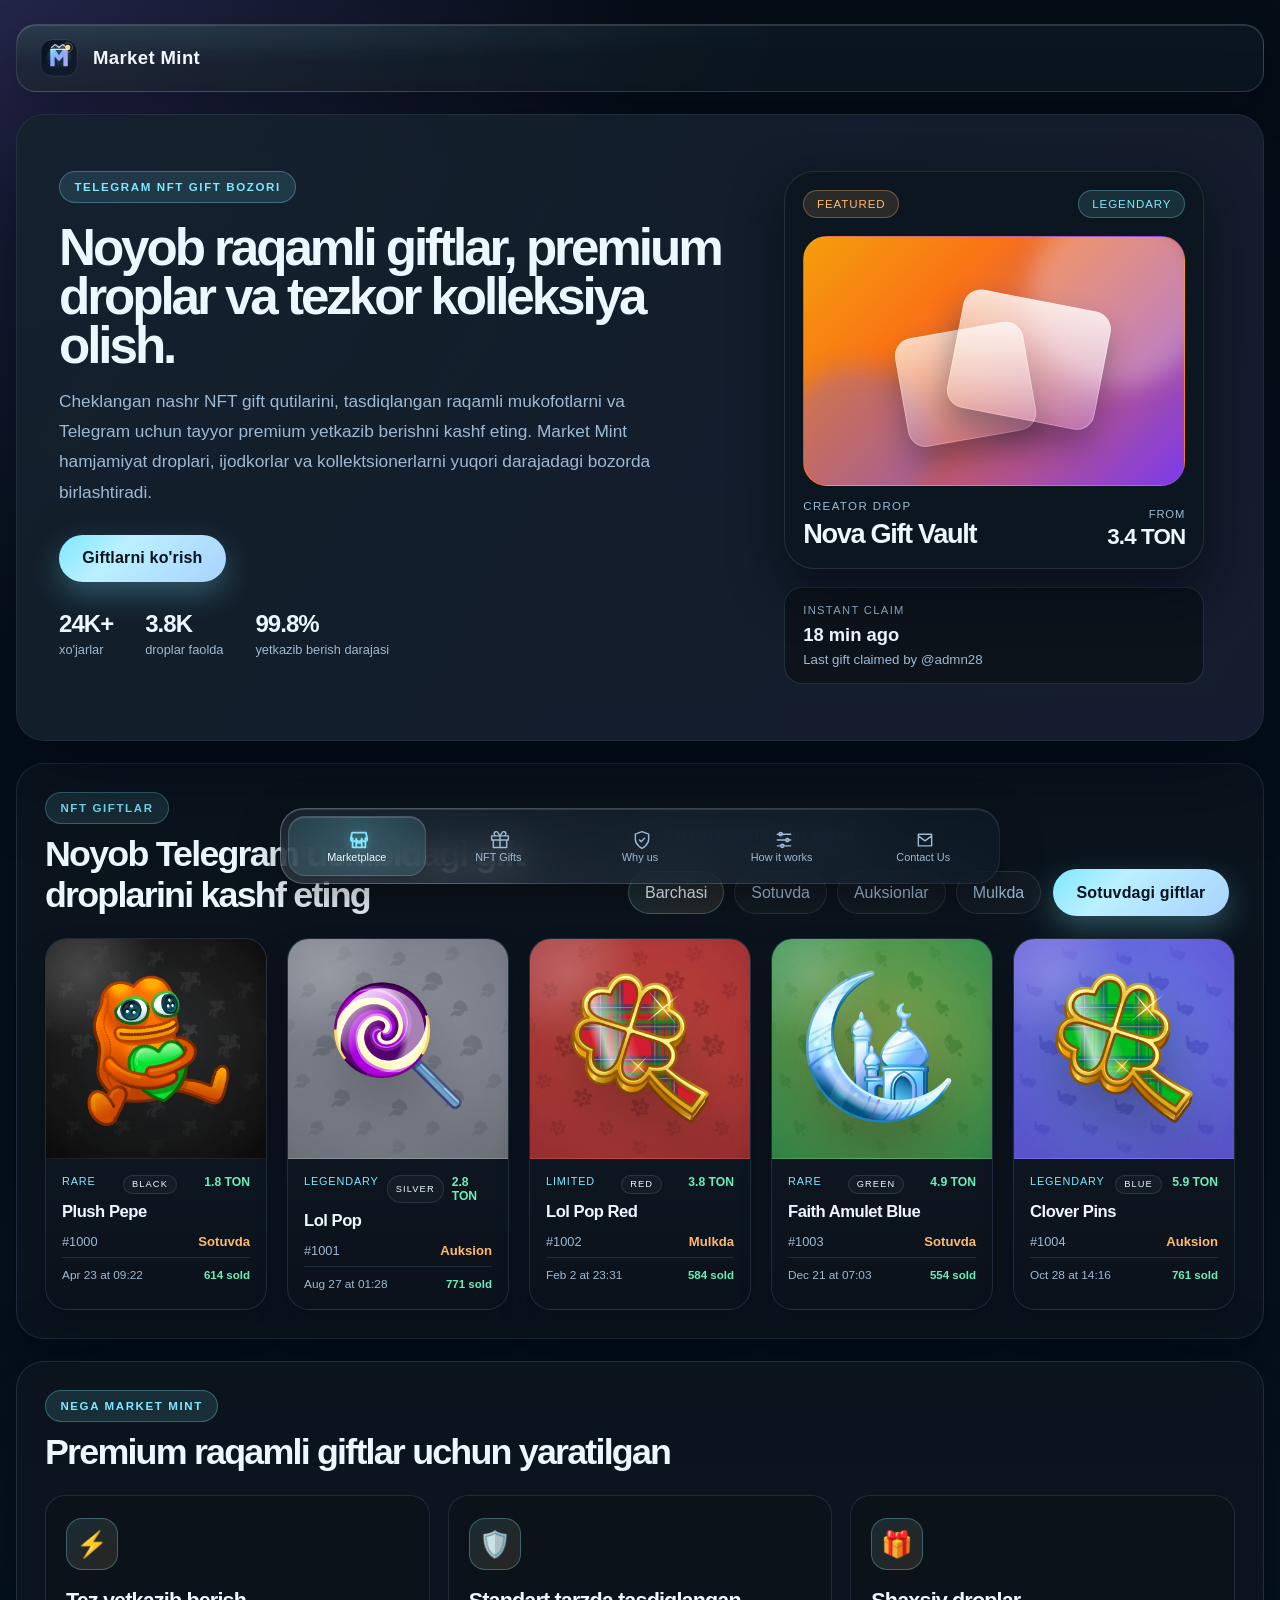
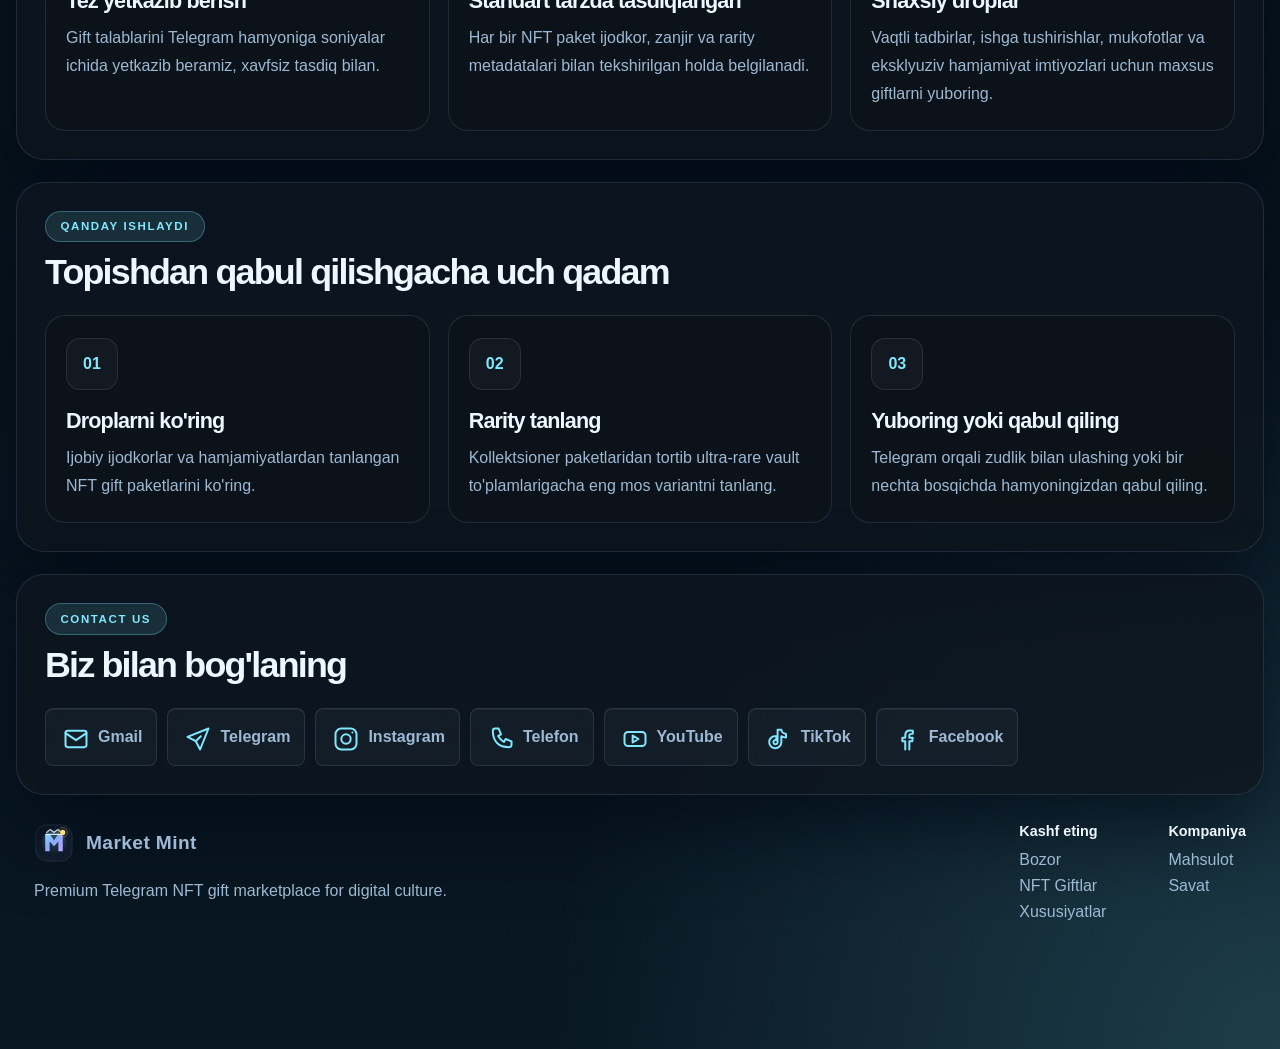
==== commit ce5c3c4b: "dddd" ====
--- a/index.html
+++ b/index.html
@@ -12,6 +12,10 @@
     <link rel="stylesheet" href="css/style.css" />
   </head>
   <body>
+    <div class="connectivity-pill" data-connectivity-pill role="status" aria-live="polite">
+      <span class="connectivity-dot" aria-hidden="true"></span>
+      <span data-connectivity-label>Online</span>
+    </div>
     <div class="site-loader" data-site-loader role="status" aria-live="polite">
       <div class="site-loader-mark" data-animated-logo aria-hidden="true">
         <img src="img/logo.svg" alt="" />
@@ -23,19 +27,13 @@
     </div>
     <div class="page-shell">
       <header class="topbar">
-        <div class="brand-wrap">
+        <a class="brand-wrap" href="#marketplace" aria-label="Market Mint bosh sahifasi">
           <div class="brand-mark" data-animated-logo>
             <img src="img/logo.svg" alt="Market Mint logo" />
           </div>
           <span class="brand-name">Market Mint</span>
-        </div>
-
-        <div class="topbar-actions">
-          <a class="button button-primary topbar-cta" href="#nft-gifts">
-            <span>Giftlarni ko'rish</span>
-            <svg viewBox="0 0 24 24" aria-hidden="true" focusable="false"><path d="M4 12h15m-6-6 6 6-6 6" /></svg>
-          </a>
-        </div>
+        </a>
+
       </header>
 
       <nav class="main-nav" aria-label="Main navigation">
@@ -279,12 +277,12 @@
 
       <footer class="site-footer">
         <div class="footer-brand">
-          <div class="brand-wrap small-brand">
+          <a class="brand-wrap small-brand" href="#marketplace" aria-label="Market Mint bosh sahifasi">
             <div class="brand-mark" data-animated-logo>
               <img src="img/logo.svg" alt="Market Mint logo" loading="lazy" decoding="async" />
             </div>
             <span class="brand-name">Market Mint</span>
-          </div>
+          </a>
           <p>Premium Telegram NFT gift marketplace for digital culture.</p>
         </div>
 
@@ -341,6 +339,17 @@
             </p>
 
             <div class="gift-detail-actions">
+              <button id="gift-share-link" class="button button-glass" type="button">
+                <span aria-hidden="true">↗</span>
+                Ulashish
+              </button>
+              <button id="gift-telegram-link" class="button button-glass" type="button" data-contact-animation="img/contact-us/telegram.json">
+                <span class="telegram-button-icon" aria-hidden="true">
+                  <span class="telegram-fallback">✈</span>
+                  <span class="contact-animation-player" aria-hidden="true"></span>
+                </span>
+                Telegram
+              </button>
               <a id="gift-buy-link" class="button button-primary" href="https://t.me/habibullayev_28" target="_blank" rel="noopener noreferrer">Sotib olish</a>
             </div>
           </div>
--- a/css/style.css
+++ b/css/style.css
@@ -174,6 +174,79 @@
   padding-right: var(--modal-scrollbar-width, 0px);
 }
 
+.connectivity-pill {
+  position: fixed;
+  top: 16px;
+  right: 16px;
+  z-index: 1100;
+  display: inline-flex;
+  align-items: center;
+  gap: 8px;
+  padding: 8px 12px;
+  border: 1px solid rgba(255, 255, 255, 0.18);
+  border-radius: 999px;
+  color: var(--text);
+  background: linear-gradient(135deg, rgba(255,255,255,0.16), rgba(255,255,255,0.05));
+  box-shadow: 0 12px 32px rgba(0, 0, 0, 0.24), inset 0 1px rgba(255,255,255,0.2);
+  backdrop-filter: blur(22px) saturate(1.35);
+  -webkit-backdrop-filter: blur(22px) saturate(1.35);
+  font-size: 0.72rem;
+  font-weight: 700;
+  opacity: 0;
+  transform: translateY(-10px) scale(0.96);
+  pointer-events: none;
+  transition: opacity 0.3s ease, transform 0.3s ease, border-color 0.3s ease;
+}
+
+.connectivity-pill.is-visible {
+  opacity: 1;
+  transform: translateY(0) scale(1);
+}
+
+.connectivity-pill.is-offline {
+  border-color: rgba(255, 186, 105, 0.46);
+  color: #ffe0b0;
+}
+
+.connectivity-dot {
+  width: 7px;
+  height: 7px;
+  border-radius: 50%;
+  background: var(--success);
+  box-shadow: 0 0 12px var(--success);
+}
+
+.connectivity-pill.is-offline .connectivity-dot {
+  background: var(--accent);
+  box-shadow: 0 0 12px var(--accent);
+}
+
+.share-toast {
+  position: fixed;
+  left: 50%;
+  bottom: 24px;
+  z-index: 1300;
+  max-width: min(360px, calc(100% - 32px));
+  padding: 12px 16px;
+  border: 1px solid rgba(255,255,255,0.2);
+  border-radius: 999px;
+  color: var(--text);
+  background: linear-gradient(135deg, rgba(31, 52, 69, 0.88), rgba(10, 25, 38, 0.78));
+  box-shadow: 0 18px 44px rgba(0,0,0,0.34), inset 0 1px rgba(255,255,255,0.2);
+  backdrop-filter: blur(24px) saturate(1.4);
+  -webkit-backdrop-filter: blur(24px) saturate(1.4);
+  font-size: 0.82rem;
+  font-weight: 700;
+  opacity: 0;
+  transform: translate(-50%, 12px) scale(0.96);
+  transition: opacity 0.26s ease, transform 0.26s cubic-bezier(0.2, 0.8, 0.2, 1);
+}
+
+.share-toast.is-visible {
+  opacity: 1;
+  transform: translate(-50%, 0) scale(1);
+}
+
 img {
   max-width: 100%;
   display: block;
@@ -223,16 +296,25 @@
   display: inline-flex;
   align-items: center;
   gap: 12px;
+  min-width: 0;
+}
+
+.brand-wrap:focus-visible {
+  outline: 2px solid var(--primary);
+  outline-offset: 5px;
+  border-radius: 8px;
 }
 
 .topbar .brand-wrap {
-  gap: 14px;
+  flex: 0 1 clamp(128px, 20vw, 220px);
+  gap: clamp(7px, 1.1vw, 14px);
 }
 
 .brand-mark {
   position: relative;
-  width: 40px;
-  height: 40px;
+  flex: 0 0 clamp(28px, 3.5vw, 40px);
+  width: clamp(28px, 3.5vw, 40px);
+  height: clamp(28px, 3.5vw, 40px);
   display: grid;
   place-items: center;
   background: transparent;
@@ -240,11 +322,15 @@
 }
 
 .brand-mark img {
-  width: 40px;
-  height: 40px;
+  width: 100%;
+  height: 100%;
 }
 
 .brand-name {
+  min-width: 0;
+  overflow: hidden;
+  text-overflow: ellipsis;
+  white-space: nowrap;
   font-size: 1.2rem;
   font-weight: 800;
   letter-spacing: 0.02em;
@@ -252,6 +338,7 @@
 
 .topbar .brand-name {
   color: #f2faff;
+  font-size: clamp(0.82rem, 1.45vw, 1.2rem);
 }
 
 .topbar-cta {
@@ -286,12 +373,14 @@
   --indicator-left: 7px;
   --indicator-width: 0px;
   position: fixed;
-  z-index: 20;
+  z-index: 90;
   left: 50%;
   bottom: calc(16px + env(safe-area-inset-bottom));
   display: flex;
+  justify-content: center;
   gap: 4px;
   width: min(720px, calc(100vw - 24px));
+  max-width: none;
   padding: 7px;
   border: 1px solid transparent;
   border-radius: 24px;
@@ -305,6 +394,14 @@
   isolation: isolate;
 }
 
+body:has(.main-nav) .page-shell {
+  margin-bottom: 112px;
+}
+
+main > section[id] {
+  scroll-margin-top: 24px;
+}
+
 .main-nav a {
   position: relative;
   z-index: 1;
@@ -327,6 +424,7 @@
 
 .nav-indicator {
   position: absolute;
+  overflow: hidden;
   z-index: 0;
   top: 7px;
   bottom: 7px;
@@ -342,9 +440,62 @@
   pointer-events: none;
 }
 
+.nav-indicator::before,
+.nav-indicator::after {
+  content: "";
+  position: absolute;
+  pointer-events: none;
+  border-radius: 50%;
+  opacity: 0;
+}
+
+.nav-indicator::before {
+  top: -70%;
+  left: -20%;
+  width: 58%;
+  height: 220%;
+  background: radial-gradient(circle, rgba(255,255,255,0.7), rgba(127,232,255,0.16) 45%, transparent 72%);
+  filter: blur(8px);
+}
+
+.nav-indicator::after {
+  right: -18%;
+  bottom: -85%;
+  width: 56%;
+  height: 190%;
+  background: radial-gradient(circle, rgba(143,125,255,0.4), transparent 68%);
+  filter: blur(12px);
+}
+
+.main-nav.is-nav-transitioning .nav-indicator::before {
+  animation: liquid-indicator-sweep 560ms cubic-bezier(0.22, 1, 0.36, 1);
+}
+
+.main-nav.is-nav-transitioning .nav-indicator::after {
+  animation: liquid-indicator-glow 560ms ease-out;
+}
+
+@keyframes liquid-indicator-sweep {
+  0% { opacity: 0; transform: translateX(-45%) scale(0.7); }
+  35% { opacity: 0.9; }
+  100% { opacity: 0; transform: translateX(170%) scale(1.2); }
+}
+
+@keyframes liquid-indicator-glow {
+  0% { opacity: 0; transform: translate(-20%, 25%) scale(0.7); }
+  40% { opacity: 1; }
+  100% { opacity: 0; transform: translate(8%, -8%) scale(1.2); }
+}
+
 @media (prefers-reduced-motion: reduce) {
   .nav-indicator {
     transition: none;
+  }
+
+  .main-nav.is-nav-transitioning .nav-indicator::before,
+  .main-nav.is-nav-transitioning .nav-indicator::after {
+    animation: none;
+    opacity: 0;
   }
 }
 
@@ -435,16 +586,6 @@
     border-radius: 20px 14px 18px 15px;
     filter: brightness(1.18);
   }
-}
-
-body:has(.main-nav) .page-shell {
-  margin-bottom: 112px;
-}
-
-body:has(.main-nav) .page-shell::after {
-  content: "";
-  display: block;
-  height: var(--nav-scroll-runway, 0px);
 }
 
 .topbar-actions {
@@ -537,6 +678,25 @@
   color: var(--text);
 }
 
+.button-glass {
+  display: inline-flex;
+  align-items: center;
+  justify-content: center;
+  gap: 8px;
+  color: var(--text);
+  border: 1px solid rgba(255, 255, 255, 0.18);
+  background: linear-gradient(135deg, rgba(255,255,255,0.14), rgba(127,232,255,0.06));
+  box-shadow: inset 0 1px rgba(255,255,255,0.2), 0 10px 24px rgba(0,0,0,0.14);
+  backdrop-filter: blur(18px) saturate(1.3);
+  -webkit-backdrop-filter: blur(18px) saturate(1.3);
+}
+
+.button-glass:hover,
+.button-glass:focus-visible {
+  border-color: var(--primary-border);
+  box-shadow: 0 12px 28px var(--primary-glow), inset 0 1px rgba(255,255,255,0.28);
+}
+
 .hero {
   display: grid;
   grid-template-columns: 1.2fr 0.8fr;
@@ -867,6 +1027,54 @@
   background: var(--card-background);
   cursor: pointer;
   transition: transform 0.35s ease, box-shadow 0.35s ease, border-color 0.35s ease;
+}
+
+.catalog-skeleton {
+  overflow: hidden;
+  min-width: 0;
+  border: 1px solid var(--line);
+  border-radius: 22px;
+  background: rgba(255,255,255,0.045);
+}
+
+.skeleton-block {
+  position: relative;
+  overflow: hidden;
+  background: rgba(255,255,255,0.08);
+}
+
+.skeleton-block::after {
+  content: "";
+  position: absolute;
+  inset: 0;
+  background: linear-gradient(105deg, transparent 22%, rgba(255,255,255,0.24) 48%, transparent 74%);
+  transform: translateX(-100%);
+  animation: skeleton-shimmer 1.45s ease-in-out infinite;
+}
+
+.skeleton-art {
+  aspect-ratio: 1 / 1.08;
+}
+
+.skeleton-copy {
+  display: grid;
+  gap: 12px;
+  padding: 16px;
+}
+
+.skeleton-line {
+  width: 62%;
+  height: 10px;
+  border-radius: 999px;
+}
+
+.skeleton-line.wide {
+  width: 82%;
+  height: 16px;
+}
+
+@keyframes skeleton-shimmer {
+  to { transform: translateX(100%); }
 }
 
 @media (any-hover: hover) and (any-pointer: fine) {
@@ -1225,6 +1433,36 @@
 
 .contact-link.is-contact-animating .contact-icon > svg {
   opacity: 0;
+}
+
+.telegram-button-icon {
+  position: relative;
+  display: inline-grid;
+  width: 1.2em;
+  height: 1.2em;
+  place-items: center;
+}
+
+.telegram-fallback,
+.telegram-button-icon .contact-animation-player {
+  grid-area: 1 / 1;
+  transition: opacity 0.16s ease, transform 0.16s ease;
+}
+
+.telegram-button-icon .contact-animation-player {
+  width: 1.3em;
+  height: 1.3em;
+  opacity: 0;
+}
+
+.button.is-contact-animation-ready .telegram-fallback,
+.button.is-contact-animating .telegram-fallback {
+  opacity: 0;
+  transform: scale(0.72);
+}
+
+.button.is-contact-animation-ready .telegram-button-icon .contact-animation-player {
+  opacity: 1;
 }
 
 .contact-link-copy {
@@ -1676,6 +1914,12 @@
   .site-loader {
     transition-duration: 0.01ms;
   }
+
+  .connectivity-pill,
+  .skeleton-block::after {
+    animation: none;
+    transition-duration: 0.01ms;
+  }
 }
 
 .gift-detail-card {
@@ -1807,12 +2051,14 @@
 
 .gift-detail-actions {
   display: flex;
+  flex-wrap: wrap;
+  gap: 10px;
   justify-content: flex-start;
   width: 100%;
 }
 
 .gift-detail-actions .button {
-  width: 100%;
+  flex: 1 1 150px;
   display: inline-flex;
   justify-content: center;
   max-width: 220px;
@@ -2006,6 +2252,7 @@
 
   .topbar {
     padding: 12px 16px;
+    row-gap: 3px;
   }
 
   .main-nav {
@@ -2046,7 +2293,7 @@
   }
 
   .topbar-actions {
-    width: 100%;
+    width: auto;
     justify-content: flex-end;
   }
 
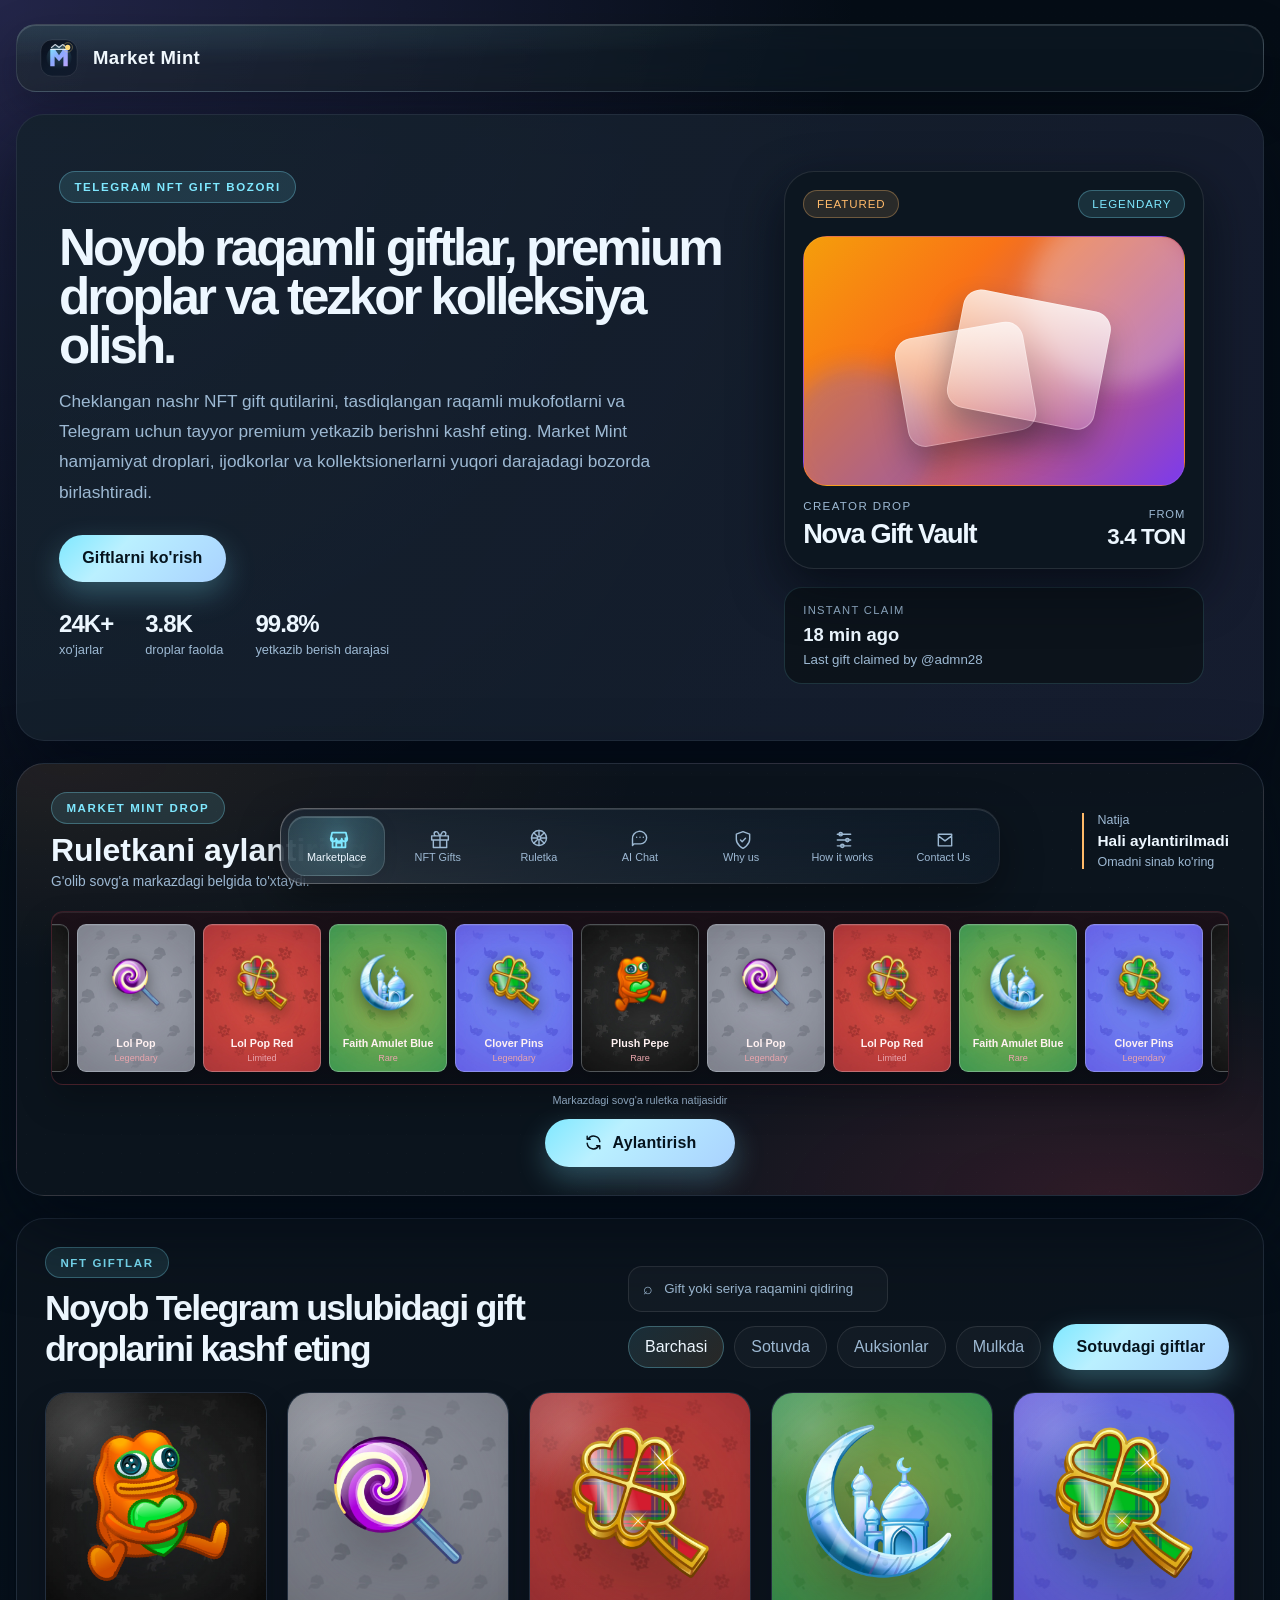
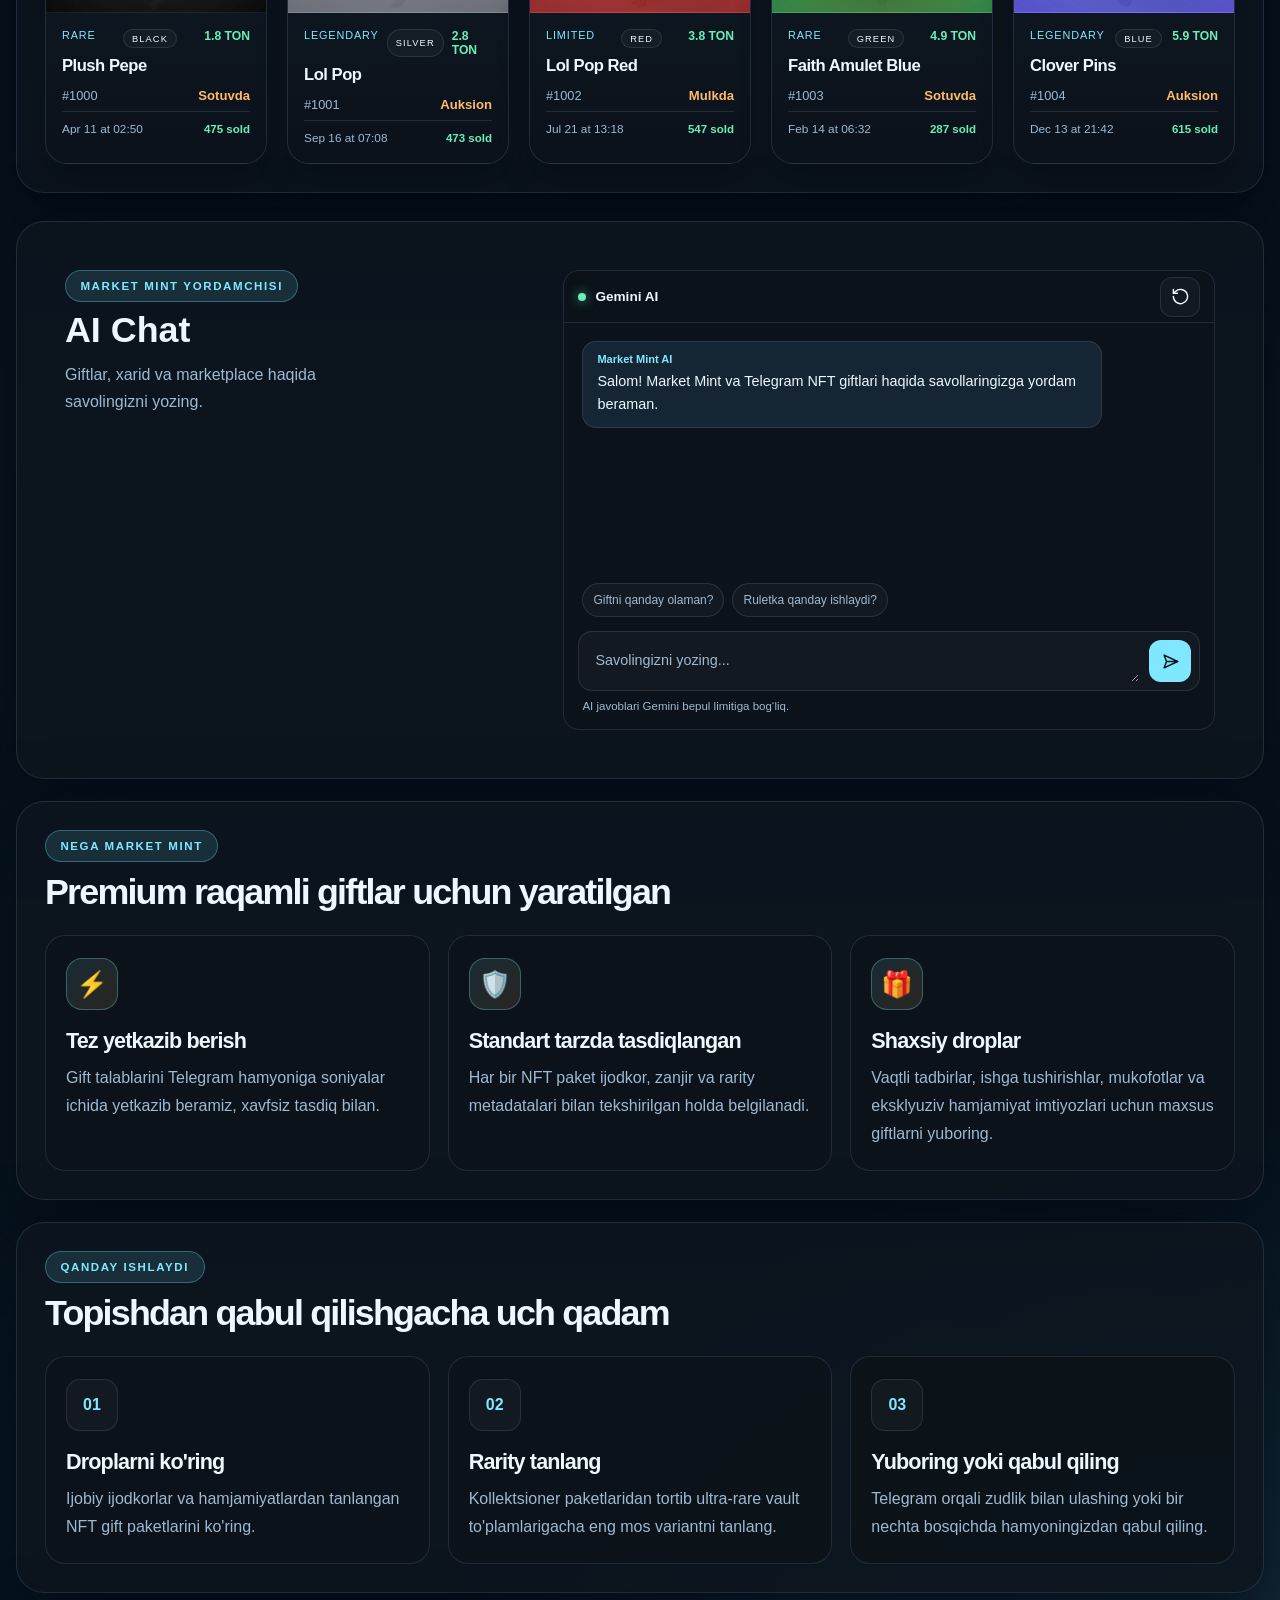
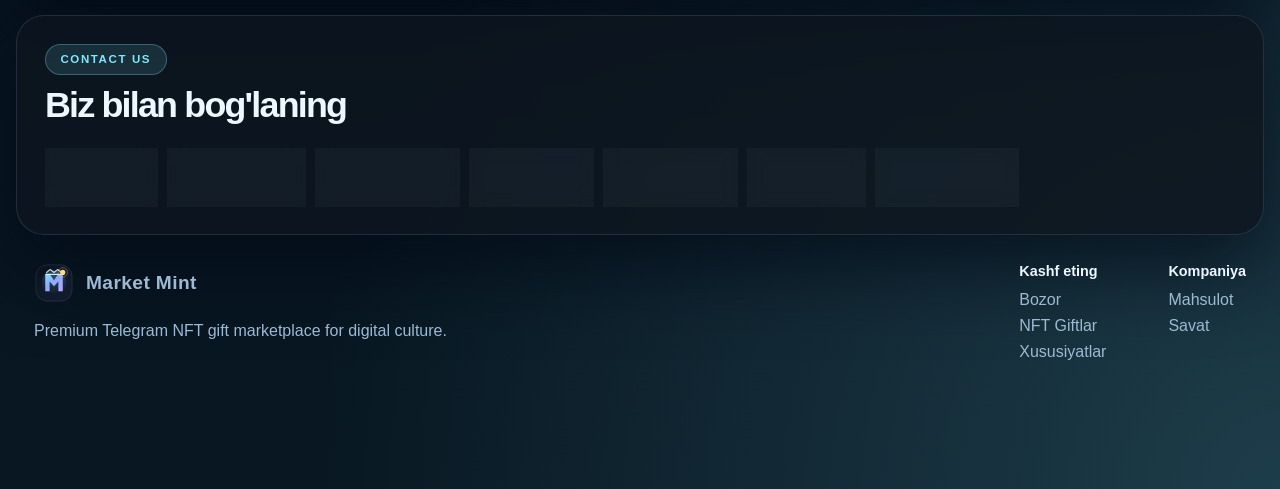
==== commit 2fbfd1ec: "dd" ====
--- a/index.html
+++ b/index.html
@@ -8,7 +8,8 @@
       name="description"
       content="Market Mint is a premium NFT gift marketplace for Telegram communities, digital collectibles, and rare gift drops."
     />
-    <link rel="icon" type="image/svg+xml" href="img/logo.svg" />
+    <link rel="icon" type="image/svg+xml/
+    " href="img/logo.svg" />
     <link rel="stylesheet" href="css/style.css" />
   </head>
   <body>
@@ -46,6 +47,14 @@
           <span class="nav-icon"><svg viewBox="0 0 24 24" aria-hidden="true" focusable="false"><path d="M20 12v9H4v-9M2 7h20v5H2zM12 7v14M12 7H7.5a2.5 2.5 0 1 1 2.4-3.2C10.6 5.2 12 7 12 7Zm0 0h4.5a2.5 2.5 0 1 0-2.4-3.2C13.4 5.2 12 7 12 7Z" /></svg><span class="nav-animation-player" aria-hidden="true"></span></span>
           <span class="nav-label">NFT Gifts</span>
         </a>
+        <a href="#roulette" aria-label="Ruletka">
+          <span class="nav-icon"><svg viewBox="0 0 24 24" aria-hidden="true" focusable="false"><circle cx="12" cy="12" r="9"/><circle cx="12" cy="12" r="2"/><path d="M12 3v7m0 4v7m9-9h-7m-4 0H3m15.36-6.36-4.95 4.95m-2.82 2.82-4.95 4.95m12.72 0-4.95-4.95m-2.82-2.82-4.95-4.95"/></svg></span>
+          <span class="nav-label">Ruletka</span>
+        </a>
+        <a href="#ai-chat" aria-label="AI Chat">
+          <span class="nav-icon"><svg viewBox="0 0 24 24" aria-hidden="true" focusable="false"><path d="M20 11.5a7.5 7.5 0 0 1-7.5 7.5H5l-2 2v-7.5a7.5 7.5 0 1 1 17-2Z"/><path d="M8 11h.01M12 11h.01M16 11h.01"/></svg></span>
+          <span class="nav-label">AI Chat</span>
+        </a>
         <a href="#features" data-i18n="whyUs" data-nav-animation="img/json/why-us.json">
           <span class="nav-icon"><svg viewBox="0 0 24 24" aria-hidden="true" focusable="false"><path d="M12 22s8-4 8-11V5l-8-3-8 3v6c0 7 8 11 8 11Z"/><path d="m9 12 2 2 4-4" /></svg><span class="nav-animation-player" aria-hidden="true"></span></span>
           <span class="nav-label">Why us</span>
@@ -126,6 +135,36 @@
           </div>
         </section>
 
+        <section id="roulette" class="roulette-section section-shell" aria-labelledby="roulette-title">
+          <div class="roulette-header">
+            <div class="roulette-copy">
+              <span class="eyebrow">Market Mint drop</span>
+              <h2 id="roulette-title">Ruletkani aylantiring</h2>
+              <p>G'olib sovg'a markazdagi belgida to'xtaydi.</p>
+            </div>
+            <div class="roulette-controls">
+              <div class="roulette-result" data-roulette-result aria-live="polite" aria-atomic="true">
+                <span class="roulette-result-label">Natija</span>
+                <strong data-roulette-prize>Hali aylantirilmadi</strong>
+                <span data-roulette-status>Omadni sinab ko'ring</span>
+              </div>
+            </div>
+          </div>
+          <div class="roulette-stage">
+            <div class="roulette-window" data-roulette-window role="img" aria-label="Sovg'alar ruletkasi">
+              <div class="roulette-track" data-roulette-track aria-hidden="true"></div>
+              <span class="roulette-center-frame" aria-hidden="true"></span>
+            </div>
+            <span class="roulette-stage-caption">Markazdagi sovg'a ruletka natijasidir</span>
+          </div>
+          <div class="roulette-actions">
+            <button class="button button-primary roulette-spin-button" type="button" data-roulette-spin>
+              <svg viewBox="0 0 24 24" aria-hidden="true" focusable="false"><path d="M20 11a8 8 0 0 0-14.9-3M4 4v4h4M4 13a8 8 0 0 0 14.9 3M20 20v-4h-4"/></svg>
+              <span data-roulette-button-label>Aylantirish</span>
+            </button>
+          </div>
+        </section>
+
         <section id="nft-gifts" class="market-mint-gifts section-shell">
           <div class="market-mint-header">
             <div>
@@ -152,6 +191,40 @@
 
           <div class="catalog-grid" id="catalog"></div>
 
+        </section>
+
+        <section id="ai-chat" class="ai-chat-section section-shell" aria-labelledby="ai-chat-title">
+          <div class="ai-chat-intro">
+            <span class="eyebrow">Market Mint yordamchisi</span>
+            <h2 id="ai-chat-title">AI Chat</h2>
+            <p>Giftlar, xarid va marketplace haqida savolingizni yozing.</p>
+          </div>
+          <div class="ai-chat-panel">
+            <div class="ai-chat-toolbar">
+              <div class="ai-chat-presence"><span aria-hidden="true"></span><span>Gemini AI</span></div>
+              <button class="ai-chat-reset" type="button" data-chat-reset title="Suhbatni tozalash" aria-label="Suhbatni tozalash">
+                <svg viewBox="0 0 24 24" aria-hidden="true" focusable="false"><path d="M3 12a9 9 0 1 0 2.64-6.36L3 8"/><path d="M3 3v5h5"/></svg>
+              </button>
+            </div>
+            <div class="ai-chat-messages" data-chat-messages role="log" aria-live="polite" aria-relevant="additions text">
+              <div class="ai-chat-message ai-chat-message-assistant">
+                <span class="ai-chat-message-label">Market Mint AI</span>
+                <p>Salom! Market Mint va Telegram NFT giftlari haqida savollaringizga yordam beraman.</p>
+              </div>
+            </div>
+            <div class="ai-chat-suggestions" aria-label="Namunaviy savollar">
+              <button type="button" data-chat-prompt="NFT giftni qanday sotib olaman?">Giftni qanday olaman?</button>
+              <button type="button" data-chat-prompt="Ruletka qanday ishlaydi?">Ruletka qanday ishlaydi?</button>
+            </div>
+            <form class="ai-chat-form" data-chat-form>
+              <label class="visually-hidden" for="ai-chat-input">Xabaringiz</label>
+              <textarea id="ai-chat-input" name="message" rows="1" maxlength="1000" placeholder="Savolingizni yozing..." required data-chat-input></textarea>
+              <button class="ai-chat-send" type="submit" aria-label="Xabarni yuborish" title="Yuborish" data-chat-send>
+                <svg viewBox="0 0 24 24" aria-hidden="true" focusable="false"><path d="m4 4 17 8-17 8 3-8-3-8Z"/><path d="M7 12h14"/></svg>
+              </button>
+            </form>
+            <p class="ai-chat-status" data-chat-status role="status">AI javoblari Gemini bepul limitiga bog‘liq.</p>
+          </div>
         </section>
 
         <section id="features" class="features section-shell">
@@ -368,6 +441,7 @@
     </div>
 
     <script src="js/main.js"></script>
+    <script src="js/ai-chat.js"></script>
     <script src="js/animated-logo.js"></script>
     <script src="js/site-loader.js"></script>
   </body>
--- a/css/style.css
+++ b/css/style.css
@@ -174,6 +174,10 @@
   padding-right: var(--modal-scrollbar-width, 0px);
 }
 
+body.modal-open .main-nav {
+  z-index: 20;
+}
+
 .connectivity-pill {
   position: fixed;
   top: 16px;
@@ -373,7 +377,7 @@
   --indicator-left: 7px;
   --indicator-width: 0px;
   position: fixed;
-  z-index: 90;
+  z-index: 70;
   left: 50%;
   bottom: calc(16px + env(safe-area-inset-bottom));
   display: flex;
@@ -984,6 +988,307 @@
   letter-spacing: -0.05em;
 }
 
+.roulette-section {
+  position: relative;
+  isolation: isolate;
+  padding: 28px 34px;
+  margin-top: 22px;
+  overflow: hidden;
+  background:
+    radial-gradient(ellipse at 88% 100%, rgba(185, 56, 77, 0.2), transparent 36%),
+    radial-gradient(ellipse at 4% 0%, rgba(217, 136, 80, 0.1), transparent 34%),
+    var(--surface-background);
+}
+
+.roulette-section::after {
+  position: absolute;
+  z-index: -1;
+  inset: 0;
+  background-image: radial-gradient(rgba(224, 238, 242, 0.2) 0.7px, transparent 0.7px);
+  background-size: 19px 19px;
+  content: "";
+  opacity: 0.1;
+  pointer-events: none;
+}
+
+.roulette-header {
+  display: flex;
+  align-items: center;
+  justify-content: space-between;
+  gap: 24px;
+  margin-bottom: 22px;
+}
+
+.roulette-copy h2 {
+  margin: 8px 0 5px;
+  font-size: 2rem;
+}
+
+.roulette-copy > p {
+  margin: 0;
+  color: var(--muted);
+  font-size: 0.86rem;
+}
+
+.roulette-controls {
+  display: flex;
+  align-items: center;
+}
+
+.roulette-result {
+  display: grid;
+  gap: 5px;
+  min-width: 142px;
+  max-width: 190px;
+  padding-left: 14px;
+  border-left: 2px solid var(--accent);
+}
+
+.roulette-result-label,
+.roulette-result > span:last-child {
+  color: var(--muted);
+  font-size: 0.78rem;
+}
+
+.roulette-result > strong {
+  font-size: 0.96rem;
+  overflow-wrap: anywhere;
+}
+
+.roulette-spin-button {
+  display: inline-flex;
+  width: auto;
+  min-width: 190px;
+  align-items: center;
+  justify-content: center;
+  gap: 10px;
+}
+
+.roulette-actions {
+  display: flex;
+  justify-content: center;
+  margin-top: 13px;
+}
+
+.roulette-actions .roulette-spin-button {
+  width: auto;
+}
+
+.roulette-spin-button svg {
+  width: 19px;
+  height: 19px;
+  fill: none;
+  stroke: currentColor;
+  stroke-linecap: round;
+  stroke-linejoin: round;
+  stroke-width: 1.8;
+}
+
+.roulette-spin-button:disabled {
+  cursor: wait;
+  opacity: 0.72;
+}
+
+.roulette-stage {
+  display: grid;
+  justify-items: center;
+  gap: 9px;
+}
+
+.roulette-window {
+  --roulette-card-width: 118px;
+  position: relative;
+  width: 100%;
+  height: 174px;
+  overflow: hidden;
+  border: 1px solid rgba(233, 91, 111, 0.2);
+  border-radius: 12px;
+  background: linear-gradient(180deg, rgba(29, 17, 24, 0.92), rgba(10, 15, 22, 0.96));
+  box-shadow: inset 0 1px rgba(255, 255, 255, 0.08), 0 16px 32px rgba(0, 0, 0, 0.25);
+}
+
+.roulette-window::before,
+.roulette-window::after {
+  position: absolute;
+  z-index: 3;
+  top: 0;
+  bottom: 0;
+  width: 54px;
+  content: "";
+  pointer-events: none;
+}
+
+.roulette-window::before {
+  left: 0;
+  background: linear-gradient(90deg, rgba(10, 15, 22, 0.9), transparent);
+}
+
+.roulette-window::after {
+  right: 0;
+  background: linear-gradient(270deg, rgba(10, 15, 22, 0.9), transparent);
+}
+
+.roulette-track {
+  position: absolute;
+  z-index: 1;
+  top: 12px;
+  bottom: 12px;
+  left: 0;
+  display: flex;
+  align-items: stretch;
+  gap: 8px;
+  width: max-content;
+  will-change: transform;
+  transition: transform 5.8s cubic-bezier(0.08, 0.72, 0.12, 1);
+}
+
+.roulette-card {
+  display: grid;
+  flex: 0 0 var(--roulette-card-width);
+  grid-template-rows: 1fr auto auto;
+  justify-items: center;
+  gap: 5px;
+  min-width: 0;
+  padding: 9px 7px 8px;
+  border: 1px solid rgba(219, 232, 241, 0.3);
+  border-radius: 9px;
+  background-color: #111a22;
+  background-position: center;
+  background-size: cover;
+  box-shadow: inset 0 1px rgba(255, 255, 255, 0.07), 0 7px 16px rgba(0, 0, 0, 0.2);
+  text-align: center;
+}
+
+.roulette-card-art {
+  align-self: center;
+  width: 58px;
+  height: 58px;
+  object-fit: contain;
+  filter: drop-shadow(0 4px 8px rgba(0, 0, 0, 0.45));
+}
+
+.roulette-card-name {
+  display: -webkit-box;
+  width: 100%;
+  overflow: hidden;
+  color: #fff1f1;
+  font-size: 0.67rem;
+  font-weight: 750;
+  line-height: 1.15;
+  line-clamp: 2;
+  text-align: center;
+  text-overflow: ellipsis;
+  -webkit-box-orient: vertical;
+  -webkit-line-clamp: 2;
+}
+
+.roulette-card-rarity {
+  color: #e9a5ac;
+  font-size: 0.57rem;
+  line-height: 1;
+  text-transform: capitalize;
+}
+
+.roulette-center-frame {
+  position: absolute;
+  z-index: 2;
+  top: 7px;
+  bottom: 7px;
+  left: 50%;
+  width: var(--roulette-card-width);
+  border: 2px solid #f34c66;
+  border-radius: 10px;
+  background: linear-gradient(180deg, rgba(223, 55, 81, 0.12), rgba(223, 55, 81, 0.04));
+  box-shadow: 0 0 18px rgba(243, 76, 102, 0.25), inset 0 0 16px rgba(243, 76, 102, 0.1);
+  pointer-events: none;
+  transform: translateX(-50%);
+}
+
+.roulette-center-frame::before {
+  position: absolute;
+  top: -8px;
+  left: 50%;
+  width: 0;
+  height: 0;
+  border-top: 9px solid #ff687e;
+  border-right: 7px solid transparent;
+  border-left: 7px solid transparent;
+  content: "";
+  filter: drop-shadow(0 2px 3px rgba(0, 0, 0, 0.55));
+  transform: translateX(-50%);
+}
+
+.roulette-stage-caption {
+  color: var(--muted);
+  font-size: 0.68rem;
+  text-align: center;
+}
+
+@media (max-width: 900px) {
+  .roulette-section {
+    padding: 24px;
+  }
+}
+
+@media (max-width: 720px) {
+  .roulette-header,
+  .roulette-controls {
+    align-items: stretch;
+    flex-direction: column;
+  }
+
+  .roulette-section {
+    padding: 21px 16px;
+  }
+
+  .roulette-header {
+    gap: 16px;
+    margin-bottom: 17px;
+  }
+
+  .roulette-copy h2 {
+    font-size: 1.75rem;
+  }
+
+  .roulette-controls {
+    gap: 12px;
+  }
+
+  .roulette-result {
+    max-width: none;
+  }
+
+  .roulette-window {
+    --roulette-card-width: 92px;
+    height: 154px;
+  }
+
+  .roulette-track {
+    top: 10px;
+    bottom: 10px;
+  }
+
+  .roulette-card {
+    padding: 7px 5px;
+  }
+
+  .roulette-card-art {
+    width: 48px;
+    height: 48px;
+  }
+
+  .roulette-center-frame {
+    top: 5px;
+    bottom: 5px;
+  }
+}
+
+@media (prefers-reduced-motion: reduce) {
+  .roulette-track {
+    transition-duration: 1ms;
+  }
+}
+
 .filter-group {
   display: flex;
   align-items: center;
@@ -1026,6 +1331,9 @@
   position: relative;
   background: var(--card-background);
   cursor: pointer;
+  -webkit-tap-highlight-color: transparent;
+  -webkit-user-select: none;
+  user-select: none;
   transition: transform 0.35s ease, box-shadow 0.35s ease, border-color 0.35s ease;
 }
 
@@ -1813,7 +2121,7 @@
   place-items: center;
   background: color-mix(in srgb, var(--bg) 76%, transparent);
   backdrop-filter: blur(6px);
-  z-index: 50;
+  z-index: 120;
   opacity: 0;
   visibility: hidden;
   transition: opacity 0.28s ease, visibility 0s linear 0.28s;
@@ -2191,6 +2499,230 @@
   color: var(--muted);
 }
 
+.ai-chat-section {
+  display: grid;
+  grid-template-columns: minmax(0, 0.8fr) minmax(0, 1.2fr);
+  gap: clamp(24px, 5vw, 72px);
+  align-items: start;
+  margin-top: 28px;
+  padding: clamp(22px, 4vw, 48px);
+  scroll-margin-top: 24px;
+}
+
+.visually-hidden {
+  position: absolute;
+  width: 1px;
+  height: 1px;
+  overflow: hidden;
+  clip: rect(0, 0, 0, 0);
+  white-space: nowrap;
+  clip-path: inset(50%);
+}
+
+.ai-chat-intro h2 {
+  margin: 8px 0 10px;
+  font-size: clamp(1.8rem, 2.8vw, 2.5rem);
+}
+
+.ai-chat-intro p {
+  max-width: 32ch;
+  margin: 0;
+  color: var(--muted);
+  line-height: 1.7;
+}
+
+.ai-chat-panel {
+  min-width: 0;
+  overflow: hidden;
+  border: 1px solid var(--line);
+  border-radius: var(--radius-md);
+  background: var(--inset-background);
+}
+
+.ai-chat-toolbar {
+  display: flex;
+  min-height: 52px;
+  align-items: center;
+  justify-content: space-between;
+  padding: 0 14px;
+  border-bottom: 1px solid var(--line);
+}
+
+.ai-chat-presence {
+  display: inline-flex;
+  align-items: center;
+  gap: 9px;
+  font-size: 0.85rem;
+  font-weight: 700;
+}
+
+.ai-chat-presence > span:first-child {
+  width: 8px;
+  height: 8px;
+  border-radius: 50%;
+  background: var(--success);
+  box-shadow: 0 0 12px rgba(105, 240, 184, 0.65);
+}
+
+.ai-chat-reset,
+.ai-chat-send {
+  display: grid;
+  flex: 0 0 40px;
+  width: 40px;
+  height: 40px;
+  place-items: center;
+  border: 1px solid var(--control-border);
+  border-radius: 12px;
+  color: var(--text);
+  background: var(--control-background);
+  cursor: pointer;
+}
+
+.ai-chat-reset svg,
+.ai-chat-send svg {
+  width: 19px;
+  height: 19px;
+  fill: none;
+  stroke: currentColor;
+  stroke-width: 1.8;
+  stroke-linecap: round;
+  stroke-linejoin: round;
+}
+
+.ai-chat-messages {
+  display: flex;
+  min-height: 260px;
+  max-height: 420px;
+  flex-direction: column;
+  gap: 12px;
+  overflow-y: auto;
+  padding: 18px;
+  overscroll-behavior: contain;
+}
+
+.ai-chat-message {
+  width: fit-content;
+  max-width: min(88%, 520px);
+  padding: 11px 14px;
+  border: 1px solid var(--line);
+  border-radius: 14px;
+  background: var(--panel-alt);
+  animation: chat-message-in 180ms ease-out both;
+}
+
+.ai-chat-message-user {
+  align-self: flex-end;
+  border-color: var(--primary-border);
+  background: var(--primary-soft);
+}
+
+.ai-chat-message-label {
+  display: block;
+  margin-bottom: 5px;
+  color: var(--primary);
+  font-size: 0.69rem;
+  font-weight: 700;
+}
+
+.ai-chat-message p {
+  margin: 0;
+  overflow-wrap: anywhere;
+  color: var(--text);
+  font-size: 0.9rem;
+  line-height: 1.6;
+  white-space: pre-wrap;
+}
+
+.ai-chat-typing p::after {
+  content: "...";
+  display: inline-block;
+  width: 1.2em;
+  overflow: hidden;
+  vertical-align: bottom;
+  animation: chat-typing 1s steps(3, end) infinite;
+}
+
+.ai-chat-suggestions {
+  display: flex;
+  flex-wrap: wrap;
+  gap: 8px;
+  padding: 0 18px 14px;
+}
+
+.ai-chat-suggestions button {
+  min-height: 34px;
+  padding: 6px 10px;
+  border: 1px solid var(--control-border);
+  border-radius: 999px;
+  color: var(--muted);
+  background: var(--control-background);
+  font-size: 0.75rem;
+  cursor: pointer;
+}
+
+.ai-chat-form {
+  display: flex;
+  align-items: flex-end;
+  gap: 10px;
+  margin: 0 14px;
+  padding: 8px;
+  border: 1px solid var(--control-border);
+  border-radius: 14px;
+  background: var(--control-background);
+}
+
+.ai-chat-form textarea {
+  width: 100%;
+  min-height: 40px;
+  max-height: 120px;
+  resize: vertical;
+  padding: 10px 8px;
+  border: 0;
+  outline: 0;
+  color: var(--text);
+  background: transparent;
+  font: inherit;
+  font-size: 0.9rem;
+}
+
+.ai-chat-form textarea::placeholder {
+  color: var(--muted);
+}
+
+.ai-chat-send {
+  flex-basis: 42px;
+  width: 42px;
+  height: 42px;
+  border-color: var(--primary-border);
+  color: var(--button-text);
+  background: var(--button-start);
+}
+
+.ai-chat-send:disabled {
+  cursor: wait;
+  opacity: 0.6;
+}
+
+.ai-chat-status {
+  min-height: 1.3em;
+  margin: 9px 18px 14px;
+  color: var(--muted);
+  font-size: 0.72rem;
+}
+
+.ai-chat-status.is-error {
+  color: var(--accent);
+}
+
+@keyframes chat-message-in {
+  from { opacity: 0; transform: translateY(5px); }
+  to { opacity: 1; transform: translateY(0); }
+}
+
+@keyframes chat-typing {
+  to { width: 0; }
+}
+
 @media (max-width: 1160px) {
   .catalog-grid {
     grid-template-columns: repeat(4, minmax(170px, 1fr));
@@ -2218,6 +2750,10 @@
   .feature-grid,
   .steps-grid,
   .showcase-banner {
+    grid-template-columns: 1fr;
+  }
+
+  .ai-chat-section {
     grid-template-columns: 1fr;
   }
 }
